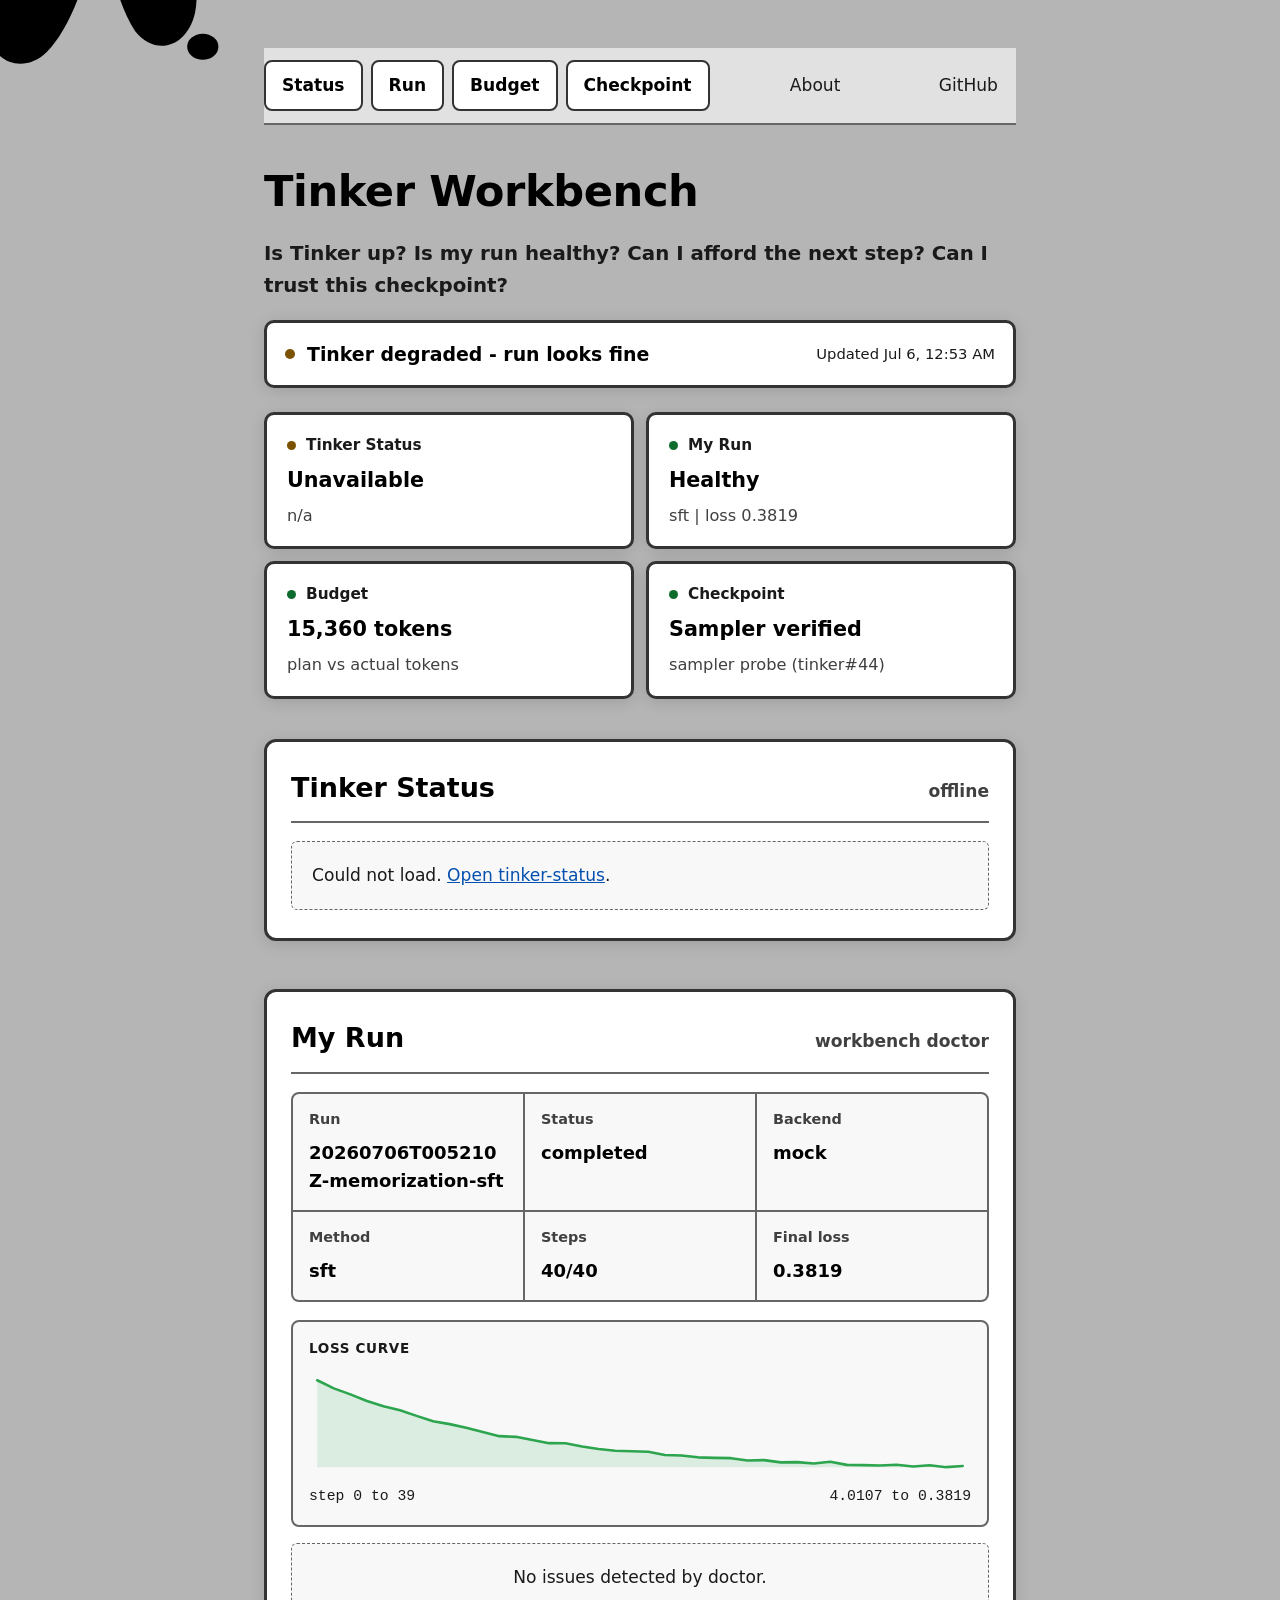
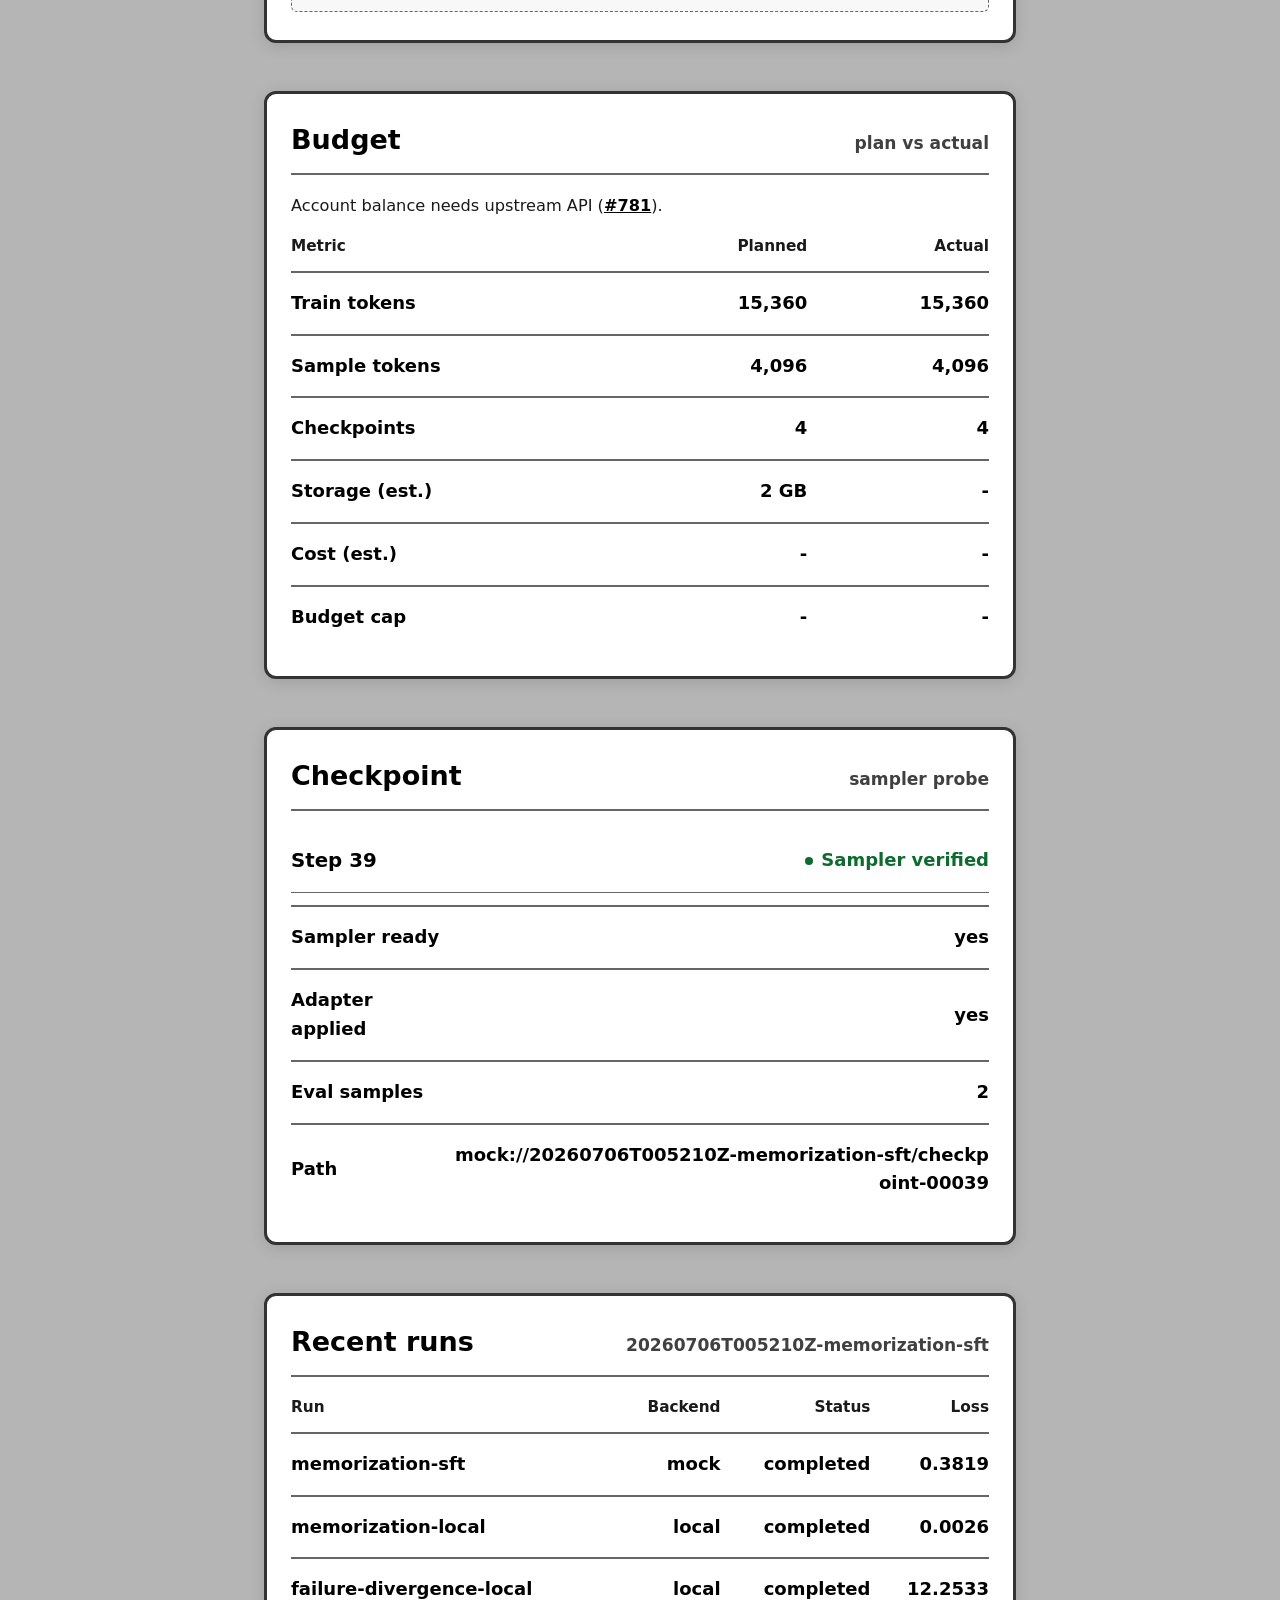
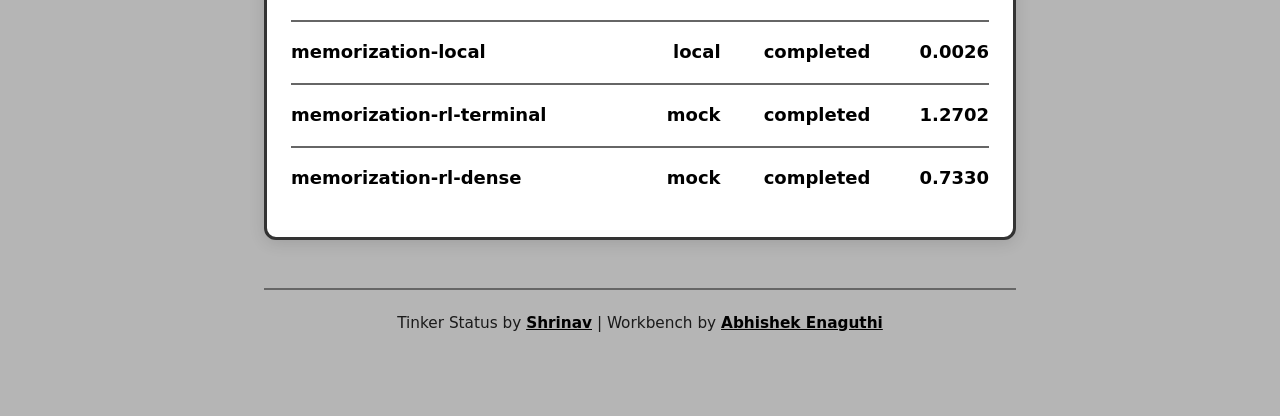
==== site/index.html @ cc976a5f "Bump cache to v8 after CDN served stale v7 CSS" ====
<!DOCTYPE html>
<html lang="en">
  <head>
    <meta charset="UTF-8" />
    <meta name="viewport" content="width=device-width, initial-scale=1.0" />
    <meta name="theme-color" content="#000000" media="(max-width: 600px)" />
    <meta name="theme-color" content="#fafafa" media="(min-width: 601px)" />
    <title>Tinker Workbench - DX Dashboard</title>
    <meta
      name="description"
      content="Operational dashboard for Tinker post-training: platform uptime, run health, budget, and checkpoint trust."
    />
    <meta property="og:title" content="Tinker Workbench" />
    <meta
      property="og:description"
      content="Is Tinker up? Is my run healthy? Can I afford the next step? Can I trust this checkpoint?"
    />
    <link rel="icon" type="image/svg+xml" href="./favicon.svg" />
    <link rel="stylesheet" href="./dashboard.css?v=8" />
  </head>
  <body>
    <div class="page-wrap">
      <div class="ink-blob-wrap" aria-hidden="true">
        <svg class="ink-blob" viewBox="0 0 400 400" xmlns="http://www.w3.org/2000/svg">
          <path
            fill="#000"
            d="M200,120 C210,100 225,85 240,80 C250,77 255,82 252,90 C248,100 235,108 230,115
    C260,95 280,78 295,72 C305,68 312,74 308,84 C302,98 280,112 265,122
    C290,108 310,100 320,105 C330,110 325,120 312,128 C298,136 275,138 260,140
    C285,138 305,142 315,152 C322,160 318,170 305,172 C290,174 270,166 255,158
    C270,172 278,190 275,205 C272,218 260,222 252,212 C244,200 242,182 238,168
    C235,188 228,210 218,220 C210,228 198,225 196,214 C194,200 200,182 204,168
    C195,185 182,205 170,212 C160,218 152,212 155,200 C158,188 170,175 178,162
    C165,175 148,188 138,185 C128,182 128,172 136,162 C144,152 160,148 172,144
    C155,148 135,152 125,145 C115,138 118,128 130,122 C142,116 160,118 172,122
    C155,112 140,98 142,88 C144,78 155,75 164,82 C174,90 180,105 185,115
    C182,98 185,78 195,70 C205,62 215,68 215,80 C215,92 208,108 200,120 Z"
          />
          <ellipse fill="#000" cx="310" cy="68" rx="8" ry="7" />
          <ellipse fill="#000" cx="335" cy="115" rx="6" ry="5" />
          <ellipse fill="#000" cx="148" cy="72" rx="7" ry="6" />
          <ellipse fill="#000" cx="120" cy="155" rx="5" ry="5" />
          <ellipse fill="#000" cx="278" cy="218" rx="6" ry="5" />
          <ellipse fill="#000" cx="165" cy="225" rx="5" ry="4" />
        </svg>
      </div>
      <div class="container">
        <div id="app">
          <div class="loading">
            <div class="spinner"></div>
            loading workbench
          </div>
        </div>
      </div>
    </div>
    <script src="./app.js?v=8"></script>
  </body>
</html>
---- site/dashboard.css ----
:root {
  --bg: #ffffff;
  --page: #b5b5b5;
  --card: #ffffff;
  --text: #000000;
  --text-2: #1a1a1a;
  --text-3: #404040;
  --border: #666666;
  --border-strong: #333333;
  --green: #0d6b2e;
  --red: #b00020;
  --yellow: #7a5200;
  --sans: system-ui, -apple-system, BlinkMacSystemFont, "Segoe UI", Roboto, "Helvetica Neue", Arial, sans-serif;
  --mono: ui-monospace, "SF Mono", Menlo, Monaco, Consolas, monospace;
  --shadow: 0 3px 16px rgba(0, 0, 0, 0.12);
}

* {
  margin: 0;
  padding: 0;
  box-sizing: border-box;
}

html {
  font-size: 18px;
  overflow-x: hidden;
  background: #0a0a0a;
}

body {
  background: #0a0a0a;
  color: var(--text);
  font-family: var(--sans);
  line-height: 1.6;
  -webkit-font-smoothing: antialiased;
  overflow-x: hidden;
}

.page-wrap {
  position: relative;
  background: var(--page);
  min-height: 100vh;
}

.ink-blob-wrap {
  position: absolute;
  top: 0;
  left: 0;
  width: 100%;
  max-width: 100vw;
  height: min(320px, 45vh);
  overflow: hidden;
  pointer-events: none;
  z-index: 0;
}

.ink-blob {
  position: absolute;
  top: -520px;
  left: -520px;
  width: 1040px;
  height: 1040px;
  pointer-events: none;
  opacity: 0;
}

.ink-blob.visible {
  opacity: 1;
}

.container {
  position: relative;
  z-index: 1;
  max-width: 800px;
  width: 100%;
  margin: 0 auto;
  padding: 48px 24px 80px;
}

/* Nav */
.sticky-nav {
  position: sticky;
  top: 0;
  z-index: 10;
  display: flex;
  flex-wrap: wrap;
  gap: 8px;
  margin-bottom: 32px;
  padding: 12px 0;
  background: rgba(228, 228, 228, 0.95);
  backdrop-filter: blur(8px);
  border-bottom: 2px solid var(--border);
}

.sticky-nav a {
  font-family: var(--sans);
  font-size: 0.95rem;
  font-weight: 700;
  padding: 10px 16px;
  border: 2px solid var(--border-strong);
  border-radius: 8px;
  color: var(--text);
  text-decoration: none;
  background: var(--card);
}

.sticky-nav a:hover {
  border-color: var(--text);
  background: #f5f5f5;
}

.sticky-nav a.nav-external {
  margin-left: auto;
  border-color: transparent;
  background: transparent;
  color: var(--text-2);
  font-weight: 500;
}

/* Header */
header {
  margin-bottom: 24px;
}

h1 {
  font-family: var(--sans);
  font-size: 2.4rem;
  font-weight: 800;
  color: var(--text);
  letter-spacing: -0.01em;
  margin-bottom: 12px;
}

.tagline {
  font-size: 1.1rem;
  font-weight: 600;
  color: var(--text-2);
  line-height: 1.6;
  margin-bottom: 18px;
}

.overall {
  font-family: var(--sans);
  font-size: 1.05rem;
  font-weight: 700;
  color: var(--text);
  display: flex;
  align-items: center;
  gap: 12px;
  flex-wrap: wrap;
  padding: 16px 18px;
  background: var(--card);
  border: 3px solid var(--border-strong);
  border-radius: 10px;
  box-shadow: var(--shadow);
}

.overall .dot {
  width: 10px;
  height: 10px;
  border-radius: 50%;
  background: var(--green);
  flex-shrink: 0;
}

.overall .dot.degraded {
  background: var(--yellow);
}

.overall .dot.down {
  background: var(--red);
}

.overall .ts {
  margin-left: auto;
  color: var(--text-2);
  font-size: 0.82rem;
  font-weight: 500;
}

/* Pillar cards */
.pillar-cards {
  display: grid;
  grid-template-columns: repeat(2, 1fr);
  gap: 12px;
  margin-bottom: 40px;
}

.pillar-card {
  display: flex;
  flex-direction: column;
  gap: 8px;
  padding: 18px 20px;
  background: var(--card);
  border: 3px solid var(--border-strong);
  border-radius: 10px;
  text-decoration: none;
  color: inherit;
  box-shadow: var(--shadow);
}

.pillar-card:hover {
  border-color: var(--text);
}

.pillar-card .pillar-top {
  display: flex;
  align-items: center;
  gap: 10px;
}

.pillar-card .pillar-dot {
  width: 9px;
  height: 9px;
  border-radius: 50%;
  background: var(--green);
}

.pillar-card.degraded .pillar-dot {
  background: var(--yellow);
}

.pillar-card.down .pillar-dot {
  background: var(--red);
}

.pillar-card .pillar-label {
  font-size: 0.85rem;
  font-weight: 800;
  color: var(--text-2);
}

.pillar-card .pillar-value {
  font-size: 1.15rem;
  font-weight: 700;
  line-height: 1.4;
  color: var(--text);
}

.pillar-card .pillar-detail {
  font-family: var(--sans);
  font-size: 0.9rem;
  font-weight: 500;
  color: var(--text-3);
}

/* Sections */
.section-block {
  margin-bottom: 48px;
  padding: 24px 24px 28px;
  background: var(--card);
  border: 3px solid var(--border-strong);
  border-radius: 12px;
  box-shadow: var(--shadow);
}

.section-head {
  display: flex;
  justify-content: space-between;
  align-items: baseline;
  gap: 12px;
  margin-bottom: 18px;
  padding-bottom: 12px;
  border-bottom: 2px solid var(--border);
}

.section-title {
  font-family: var(--sans);
  font-size: 1.5rem;
  font-weight: 800;
  color: var(--text);
}

.section-sub {
  font-family: var(--sans);
  font-size: 0.95rem;
  font-weight: 600;
  color: var(--text-3);
}

.section-sub a {
  color: var(--text);
  font-weight: 600;
}

.section-note {
  font-size: 0.9rem;
  color: var(--text-2);
  margin: 0 0 16px;
  line-height: 1.55;
}

.section-note a {
  color: var(--text);
  font-weight: 600;
}

/* Services */
.service {
  display: flex;
  justify-content: space-between;
  align-items: center;
  padding: 16px 0;
  border-bottom: 1px solid var(--border);
}

.service:first-child {
  border-top: 1px solid var(--border);
}

.service-name {
  font-size: 1.1rem;
  font-weight: 700;
  color: var(--text);
}

.status {
  display: flex;
  align-items: center;
  gap: 8px;
  font-size: 1rem;
  font-weight: 700;
  font-family: var(--sans);
}

.status .dot {
  width: 8px;
  height: 8px;
  border-radius: 50%;
}

.status.up {
  color: var(--green);
}

.status.up .dot {
  background: var(--green);
}

.status.down {
  color: var(--red);
}

.status.down .dot {
  background: var(--red);
}

.status.warn {
  color: var(--yellow);
}

.status.warn .dot {
  background: var(--yellow);
}

/* Tables */
.uptime-table {
  width: 100%;
  border-collapse: collapse;
  font-size: 1rem;
}

.uptime-table th {
  font-family: var(--sans);
  font-size: 0.85rem;
  font-weight: 800;
  color: var(--text-2);
  text-align: right;
  padding: 0 0 12px 12px;
}

.uptime-table th:first-child {
  text-align: left;
  padding-left: 0;
}

.uptime-table td {
  padding: 16px 0 16px 12px;
  text-align: right;
  font-family: var(--sans);
  font-size: 1rem;
  font-weight: 600;
  color: var(--text);
  border-top: 2px solid var(--border);
}

.uptime-table td:first-child {
  text-align: left;
  font-family: var(--sans);
  font-weight: 600;
  padding-left: 0;
}

.good {
  color: var(--green);
  font-weight: 700;
}

.warn {
  color: var(--yellow);
  font-weight: 700;
}

.bad {
  color: var(--red);
  font-weight: 700;
}

.na {
  color: var(--text-3);
}

/* Bars */
.bar-section {
  margin-top: 28px;
}

.bar-row {
  margin-bottom: 18px;
}

.bar-label {
  display: flex;
  justify-content: space-between;
  margin-bottom: 8px;
}

.bar-name {
  font-size: 0.95rem;
  font-weight: 600;
}

.bar-pct {
  font-family: var(--sans);
  font-size: 1rem;
  font-weight: 800;
}

.bar {
  display: flex;
  height: 36px;
  background: #999;
  border-radius: 8px;
  overflow: hidden;
  border: 2px solid var(--border-strong);
}

.bar .t {
  flex: 1;
  min-width: 0;
}

.bar .t.up {
  background: var(--green);
  opacity: 0.65;
}

.bar .t.down {
  background: var(--red);
  opacity: 0.85;
}

.bar .t.empty {
  background: #ccc;
  opacity: 0.5;
}

.bar-range {
  display: flex;
  justify-content: space-between;
  margin-top: 10px;
  font-family: var(--sans);
  font-size: 0.9rem;
  font-weight: 600;
  color: var(--text-2);
}

.uptime-section,
.latency-section,
.incidents-section {
  margin-top: 32px;
}

.latency-note {
  font-size: 0.88rem;
  color: var(--text-2);
  margin: 0 0 14px;
  line-height: 1.5;
}

/* Tabs */
.tabs {
  display: flex;
  margin-bottom: 18px;
}

.tab {
  font-family: var(--sans);
  font-size: 0.95rem;
  font-weight: 700;
  padding: 10px 18px;
  border: 2px solid var(--border-strong);
  background: var(--card);
  color: var(--text-2);
  cursor: pointer;
}

.tab:first-child {
  border-radius: 6px 0 0 6px;
}

.tab:last-child {
  border-radius: 0 6px 6px 0;
}

.tab + .tab {
  border-left: none;
}

.tab.active {
  background: var(--text);
  color: #fff;
  border-color: var(--text);
}

/* Incidents */
.incident,
.finding {
  display: flex;
  gap: 12px;
  padding: 14px 0;
  border-bottom: 1px solid var(--border);
  font-size: 0.95rem;
}

.incident:first-child,
.finding:first-child {
  border-top: 1px solid var(--border);
}

.incident-dot,
.finding-dot {
  width: 8px;
  height: 8px;
  border-radius: 50%;
  background: var(--red);
  flex-shrink: 0;
  margin-top: 6px;
}

.finding-dot.warning {
  background: var(--yellow);
}

.incident-svc {
  font-weight: 700;
  color: var(--text);
}

.incident-meta,
.finding-code {
  font-family: var(--sans);
  font-size: 0.9rem;
  font-weight: 600;
  color: var(--text-3);
  margin-top: 4px;
}

.incident-err,
.finding-hint {
  font-size: 0.85rem;
  color: var(--text-2);
  margin-top: 6px;
  line-height: 1.45;
}

.finding-msg {
  font-weight: 500;
  line-height: 1.5;
  color: var(--text);
}

.no-incidents,
.no-items {
  padding: 20px;
  text-align: center;
  font-size: 0.95rem;
  font-weight: 500;
  color: var(--text-2);
  border: 1px dashed var(--border);
  border-radius: 6px;
  background: #f8f8f8;
}

.no-items {
  text-align: left;
}

/* Run stats */
.stat-strip {
  display: grid;
  grid-template-columns: repeat(3, 1fr);
  gap: 2px;
  background: var(--border);
  border: 2px solid var(--border);
  border-radius: 8px;
  overflow: hidden;
  margin-bottom: 18px;
}

.stat-cell {
  padding: 14px 16px;
  background: #f8f8f8;
}

.stat-cell dt {
  font-size: 0.8rem;
  font-weight: 800;
  color: var(--text-3);
  margin-bottom: 8px;
}

.stat-cell dd {
  font-family: var(--sans);
  font-size: 1rem;
  font-weight: 700;
  color: var(--text);
  word-break: break-word;
}

.sparkline-wrap {
  margin-bottom: 16px;
  border: 2px solid var(--border);
  border-radius: 8px;
  padding: 16px;
  background: #f8f8f8;
}

.sparkline-label {
  font-size: 0.75rem;
  font-weight: 700;
  text-transform: uppercase;
  letter-spacing: 0.05em;
  color: var(--text-2);
  margin-bottom: 12px;
}

.sparkline-wrap svg {
  display: block;
  width: 100%;
  height: auto;
}

.sparkline-meta {
  display: flex;
  justify-content: space-between;
  font-family: var(--mono);
  font-size: 0.82rem;
  font-weight: 500;
  color: var(--text-2);
  margin-top: 10px;
}

footer {
  margin-top: 40px;
  padding-top: 20px;
  border-top: 2px solid var(--border);
  text-align: center;
  font-size: 0.85rem;
  color: var(--text-2);
  line-height: 1.7;
}

footer a {
  color: var(--text);
  font-weight: 600;
}

.loading {
  display: flex;
  flex-direction: column;
  align-items: center;
  gap: 14px;
  padding: 100px 0;
  font-size: 1rem;
  font-weight: 600;
  color: var(--text-2);
}

@keyframes spin {
  to {
    transform: rotate(360deg);
  }
}

.spinner {
  width: 22px;
  height: 22px;
  border: 3px solid var(--border);
  border-top-color: var(--text);
  border-radius: 50%;
  animation: spin 0.7s linear infinite;
}

code {
  font-family: var(--mono);
  font-size: 0.88em;
  font-weight: 600;
  background: #eee;
  padding: 2px 6px;
  border-radius: 4px;
  border: 1px solid var(--border);
}

a {
  color: #0550ae;
}

@media (max-width: 600px) {
  html {
    font-size: 17px;
  }

  .container {
    padding: 40px 16px 64px;
  }

  h1 {
    font-size: 1.75rem;
  }

  .pillar-cards {
    grid-template-columns: 1fr;
  }

  .stat-strip {
    grid-template-columns: 1fr 1fr;
  }

  .overall .ts {
    margin-left: 0;
    width: 100%;
  }

  .sticky-nav a.nav-external {
    margin-left: 0;
  }

  .section-block {
    padding: 16px;
  }
}
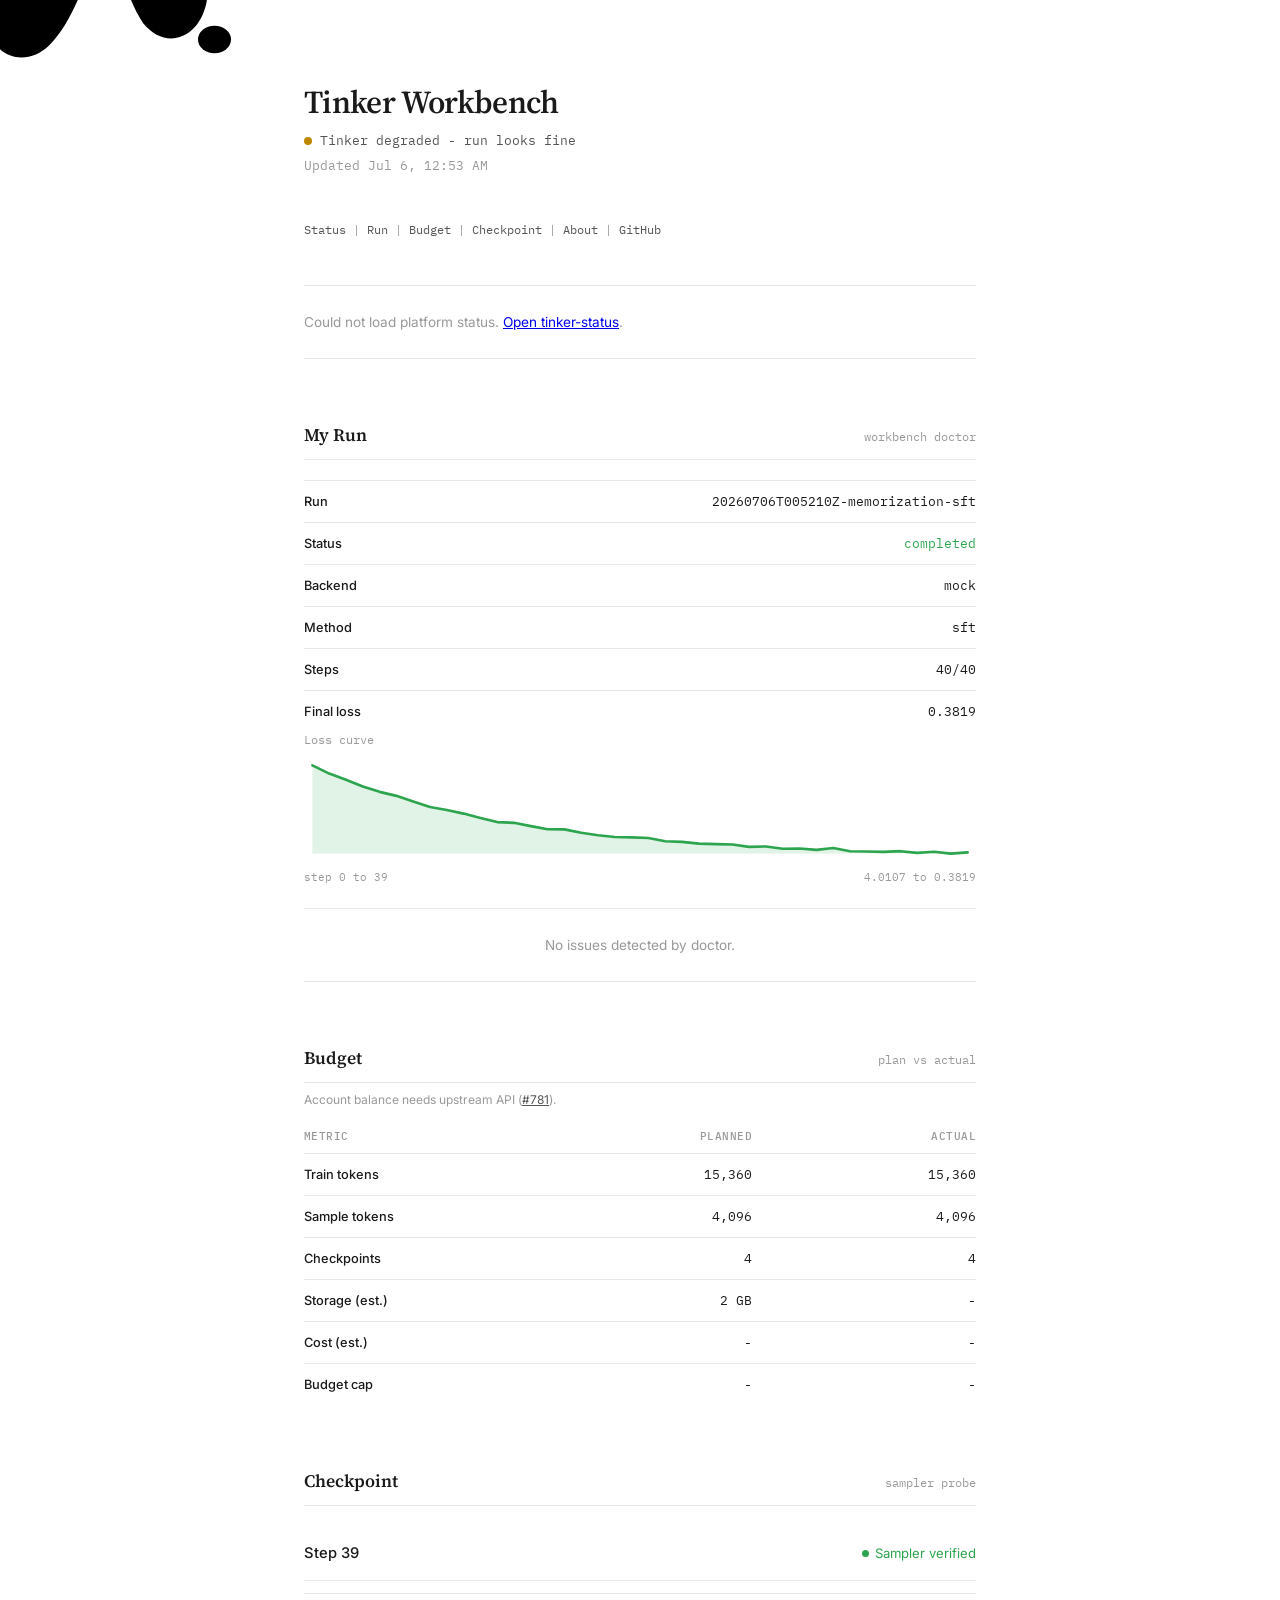
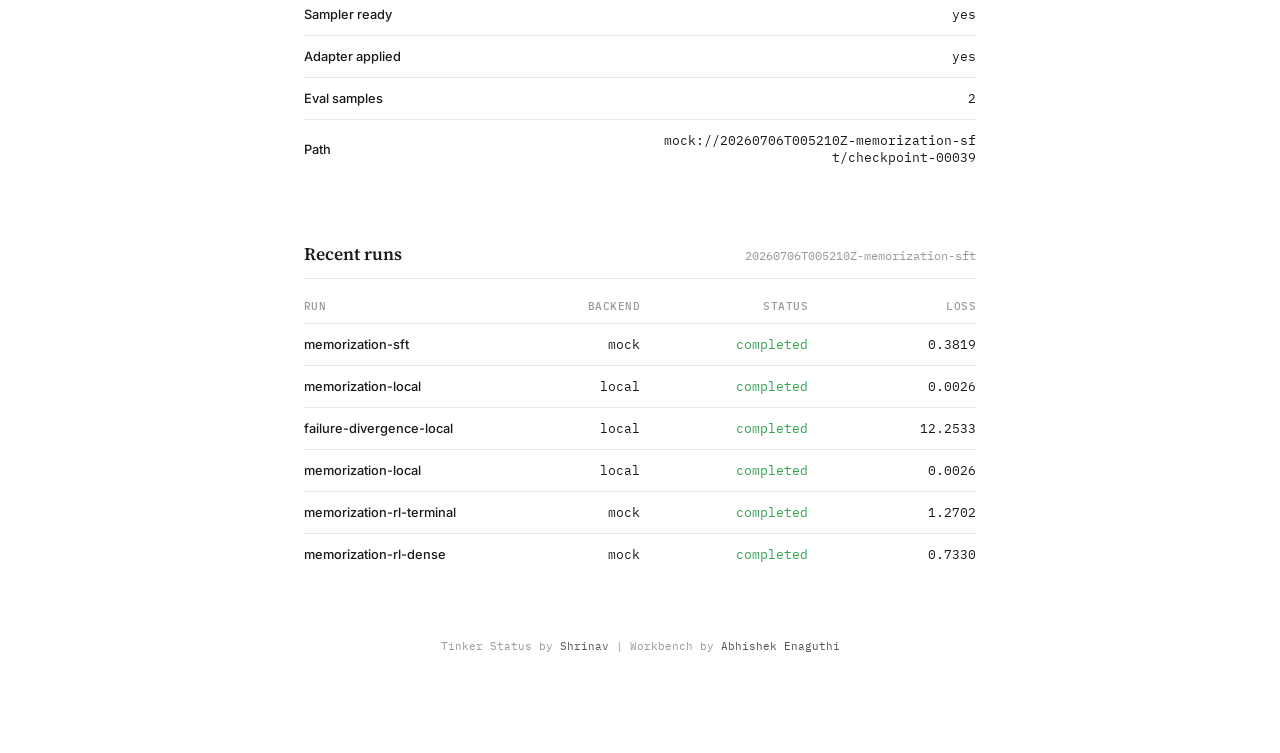
==== commit 5eabbce7: "Restyle dashboard to match tinker-status UX" ====
--- a/site/index.html
+++ b/site/index.html
@@ -4,7 +4,7 @@
     <meta charset="UTF-8" />
     <meta name="viewport" content="width=device-width, initial-scale=1.0" />
     <meta name="theme-color" content="#000000" media="(max-width: 600px)" />
-    <meta name="theme-color" content="#fafafa" media="(min-width: 601px)" />
+    <meta name="theme-color" content="#ffffff" media="(min-width: 601px)" />
     <title>Tinker Workbench - DX Dashboard</title>
     <meta
       name="description"
@@ -16,7 +16,12 @@
       content="Is Tinker up? Is my run healthy? Can I afford the next step? Can I trust this checkpoint?"
     />
     <link rel="icon" type="image/svg+xml" href="./favicon.svg" />
-    <link rel="stylesheet" href="./dashboard.css?v=8" />
+    <link rel="preconnect" href="https://fonts.googleapis.com" />
+    <link
+      href="https://fonts.googleapis.com/css2?family=IBM+Plex+Mono:wght@400;500&family=Source+Serif+4:ital,wght@0,400;0,600;1,400&family=Inter:wght@400;500&display=swap"
+      rel="stylesheet"
+    />
+    <link rel="stylesheet" href="./dashboard.css?v=9" />
   </head>
   <body>
     <div class="page-wrap">
@@ -48,11 +53,11 @@
         <div id="app">
           <div class="loading">
             <div class="spinner"></div>
-            loading workbench
+            fetching workbench
           </div>
         </div>
       </div>
     </div>
-    <script src="./app.js?v=8"></script>
+    <script src="./app.js?v=9"></script>
   </body>
 </html>
--- a/site/dashboard.css
+++ b/site/dashboard.css
@@ -1,18 +1,15 @@
 :root {
   --bg: #ffffff;
-  --page: #b5b5b5;
-  --card: #ffffff;
-  --text: #000000;
-  --text-2: #1a1a1a;
-  --text-3: #404040;
-  --border: #666666;
-  --border-strong: #333333;
-  --green: #0d6b2e;
-  --red: #b00020;
-  --yellow: #7a5200;
-  --sans: system-ui, -apple-system, BlinkMacSystemFont, "Segoe UI", Roboto, "Helvetica Neue", Arial, sans-serif;
-  --mono: ui-monospace, "SF Mono", Menlo, Monaco, Consolas, monospace;
-  --shadow: 0 3px 16px rgba(0, 0, 0, 0.12);
+  --text: #1a1a1a;
+  --text-2: #555;
+  --text-3: #999;
+  --border: #e8e8e8;
+  --green: #2da44e;
+  --red: #cf222e;
+  --yellow: #bf8700;
+  --serif: "Source Serif 4", Georgia, serif;
+  --sans: "Inter", -apple-system, sans-serif;
+  --mono: "IBM Plex Mono", monospace;
 }
 
 * {
@@ -22,23 +19,24 @@
 }
 
 html {
-  font-size: 18px;
   overflow-x: hidden;
-  background: #0a0a0a;
+  max-width: 100%;
+  background: var(--bg);
 }
 
 body {
-  background: #0a0a0a;
+  background: var(--bg);
   color: var(--text);
   font-family: var(--sans);
-  line-height: 1.6;
   -webkit-font-smoothing: antialiased;
   overflow-x: hidden;
+  max-width: 100%;
+  position: relative;
 }
 
 .page-wrap {
   position: relative;
-  background: var(--page);
+  background: var(--bg);
   min-height: 100vh;
 }
 
@@ -48,7 +46,7 @@
   left: 0;
   width: 100%;
   max-width: 100vw;
-  height: min(320px, 45vh);
+  height: min(360px, 50vh);
   overflow: hidden;
   pointer-events: none;
   z-index: 0;
@@ -56,12 +54,13 @@
 
 .ink-blob {
   position: absolute;
-  top: -520px;
-  left: -520px;
-  width: 1040px;
-  height: 1040px;
+  top: -550px;
+  left: -550px;
+  width: 1100px;
+  height: 1100px;
   pointer-events: none;
   opacity: 0;
+  transition: none;
 }
 
 .ink-blob.visible {
@@ -71,262 +70,109 @@
 .container {
   position: relative;
   z-index: 1;
-  max-width: 800px;
+  max-width: 720px;
   width: 100%;
   margin: 0 auto;
-  padding: 48px 24px 80px;
-}
-
-/* Nav */
-.sticky-nav {
-  position: sticky;
-  top: 0;
-  z-index: 10;
-  display: flex;
-  flex-wrap: wrap;
-  gap: 8px;
-  margin-bottom: 32px;
-  padding: 12px 0;
-  background: rgba(228, 228, 228, 0.95);
-  backdrop-filter: blur(8px);
-  border-bottom: 2px solid var(--border);
-}
-
-.sticky-nav a {
-  font-family: var(--sans);
-  font-size: 0.95rem;
-  font-weight: 700;
-  padding: 10px 16px;
-  border: 2px solid var(--border-strong);
-  border-radius: 8px;
-  color: var(--text);
-  text-decoration: none;
-  background: var(--card);
-}
-
-.sticky-nav a:hover {
-  border-color: var(--text);
-  background: #f5f5f5;
-}
-
-.sticky-nav a.nav-external {
-  margin-left: auto;
-  border-color: transparent;
-  background: transparent;
+  padding: 80px 24px 100px;
+}
+
+header {
+  margin-bottom: 48px;
+}
+
+h1 {
+  font-family: var(--serif);
+  font-size: 2rem;
+  font-weight: 600;
+  letter-spacing: -0.02em;
+  margin-bottom: 8px;
+}
+
+.tagline {
+  font-size: 0.82rem;
+  color: var(--text-3);
+  margin-bottom: 12px;
+  line-height: 1.5;
+}
+
+.overall {
+  font-family: var(--mono);
+  font-size: 0.82rem;
   color: var(--text-2);
-  font-weight: 500;
-}
-
-/* Header */
-header {
-  margin-bottom: 24px;
-}
-
-h1 {
-  font-family: var(--sans);
-  font-size: 2.4rem;
-  font-weight: 800;
-  color: var(--text);
-  letter-spacing: -0.01em;
-  margin-bottom: 12px;
-}
-
-.tagline {
-  font-size: 1.1rem;
-  font-weight: 600;
-  color: var(--text-2);
-  line-height: 1.6;
-  margin-bottom: 18px;
-}
-
-.overall {
-  font-family: var(--sans);
-  font-size: 1.05rem;
-  font-weight: 700;
-  color: var(--text);
-  display: flex;
-  align-items: center;
-  gap: 12px;
-  flex-wrap: wrap;
-  padding: 16px 18px;
-  background: var(--card);
-  border: 3px solid var(--border-strong);
-  border-radius: 10px;
-  box-shadow: var(--shadow);
-}
-
-.overall .dot {
-  width: 10px;
-  height: 10px;
-  border-radius: 50%;
-  background: var(--green);
-  flex-shrink: 0;
-}
-
-.overall .dot.degraded {
-  background: var(--yellow);
-}
-
-.overall .dot.down {
-  background: var(--red);
-}
-
-.overall .ts {
-  margin-left: auto;
-  color: var(--text-2);
-  font-size: 0.82rem;
-  font-weight: 500;
-}
-
-/* Pillar cards */
-.pillar-cards {
-  display: grid;
-  grid-template-columns: repeat(2, 1fr);
-  gap: 12px;
-  margin-bottom: 40px;
-}
-
-.pillar-card {
-  display: flex;
-  flex-direction: column;
-  gap: 8px;
-  padding: 18px 20px;
-  background: var(--card);
-  border: 3px solid var(--border-strong);
-  border-radius: 10px;
-  text-decoration: none;
-  color: inherit;
-  box-shadow: var(--shadow);
-}
-
-.pillar-card:hover {
-  border-color: var(--text);
-}
-
-.pillar-card .pillar-top {
-  display: flex;
-  align-items: center;
-  gap: 10px;
-}
-
-.pillar-card .pillar-dot {
-  width: 9px;
-  height: 9px;
-  border-radius: 50%;
-  background: var(--green);
-}
-
-.pillar-card.degraded .pillar-dot {
-  background: var(--yellow);
-}
-
-.pillar-card.down .pillar-dot {
-  background: var(--red);
-}
-
-.pillar-card .pillar-label {
-  font-size: 0.85rem;
-  font-weight: 800;
-  color: var(--text-2);
-}
-
-.pillar-card .pillar-value {
-  font-size: 1.15rem;
-  font-weight: 700;
-  line-height: 1.4;
-  color: var(--text);
-}
-
-.pillar-card .pillar-detail {
-  font-family: var(--sans);
-  font-size: 0.9rem;
-  font-weight: 500;
-  color: var(--text-3);
-}
-
-/* Sections */
-.section-block {
-  margin-bottom: 48px;
-  padding: 24px 24px 28px;
-  background: var(--card);
-  border: 3px solid var(--border-strong);
-  border-radius: 12px;
-  box-shadow: var(--shadow);
-}
-
-.section-head {
-  display: flex;
-  justify-content: space-between;
-  align-items: baseline;
-  gap: 12px;
-  margin-bottom: 18px;
-  padding-bottom: 12px;
-  border-bottom: 2px solid var(--border);
-}
-
-.section-title {
-  font-family: var(--sans);
-  font-size: 1.5rem;
-  font-weight: 800;
-  color: var(--text);
-}
-
-.section-sub {
-  font-family: var(--sans);
-  font-size: 0.95rem;
-  font-weight: 600;
-  color: var(--text-3);
-}
-
-.section-sub a {
-  color: var(--text);
-  font-weight: 600;
-}
-
-.section-note {
-  font-size: 0.9rem;
-  color: var(--text-2);
-  margin: 0 0 16px;
-  line-height: 1.55;
-}
-
-.section-note a {
-  color: var(--text);
-  font-weight: 600;
-}
-
-/* Services */
-.service {
-  display: flex;
-  justify-content: space-between;
-  align-items: center;
-  padding: 16px 0;
-  border-bottom: 1px solid var(--border);
-}
-
-.service:first-child {
-  border-top: 1px solid var(--border);
-}
-
-.service-name {
-  font-size: 1.1rem;
-  font-weight: 700;
-  color: var(--text);
-}
-
-.status {
   display: flex;
   align-items: center;
   gap: 8px;
-  font-size: 1rem;
-  font-weight: 700;
-  font-family: var(--sans);
-}
-
-.status .dot {
+}
+
+.overall .dot {
   width: 8px;
   height: 8px;
   border-radius: 50%;
+  background: var(--green);
+}
+
+.overall .dot.degraded {
+  background: var(--yellow);
+}
+
+.overall .dot.down {
+  background: var(--red);
+}
+
+.overall .ts {
+  margin-left: auto;
+  color: var(--text-3);
+}
+
+.jump-links {
+  font-family: var(--mono);
+  font-size: 0.72rem;
+  color: var(--text-3);
+  margin-bottom: 48px;
+}
+
+.jump-links a {
+  color: var(--text-2);
+  text-decoration: none;
+}
+
+.jump-links a:hover {
+  color: var(--text);
+}
+
+/* Services */
+.services {
+  margin-bottom: 64px;
+}
+
+.service {
+  display: flex;
+  justify-content: space-between;
+  align-items: center;
+  padding: 18px 0;
+  border-bottom: 1px solid var(--border);
+}
+
+.service:first-child {
+  border-top: 1px solid var(--border);
+}
+
+.service-name {
+  font-size: 0.92rem;
+  font-weight: 500;
+}
+
+.status {
+  display: flex;
+  align-items: center;
+  gap: 6px;
+  font-size: 0.82rem;
+}
+
+.status .dot {
+  width: 7px;
+  height: 7px;
+  border-radius: 50%;
 }
 
 .status.up {
@@ -353,20 +199,72 @@
   background: var(--yellow);
 }
 
-/* Tables */
+/* Section headers */
+.section-head {
+  display: flex;
+  justify-content: space-between;
+  align-items: baseline;
+  margin-bottom: 20px;
+  padding-bottom: 12px;
+  border-bottom: 1px solid var(--border);
+}
+
+.section-title {
+  font-family: var(--serif);
+  font-size: 1.1rem;
+  font-weight: 600;
+}
+
+.section-sub {
+  font-family: var(--mono);
+  font-size: 0.72rem;
+  color: var(--text-3);
+}
+
+.section-sub a {
+  color: var(--text-2);
+  text-decoration: none;
+}
+
+.section-sub a:hover {
+  color: var(--text);
+}
+
+.section-note {
+  font-size: 0.75rem;
+  color: var(--text-3);
+  margin: -12px 0 20px;
+  line-height: 1.5;
+}
+
+.section-note a {
+  color: var(--text-2);
+}
+
+.run-section,
+.budget-section,
+.checkpoint-section,
+.runs-section,
+.platform-section {
+  margin-bottom: 64px;
+}
+
+/* Uptime table */
 .uptime-table {
   width: 100%;
   border-collapse: collapse;
-  font-size: 1rem;
+  font-size: 0.82rem;
 }
 
 .uptime-table th {
-  font-family: var(--sans);
-  font-size: 0.85rem;
-  font-weight: 800;
-  color: var(--text-2);
+  font-family: var(--mono);
+  font-size: 0.7rem;
+  font-weight: 500;
+  color: var(--text-3);
   text-align: right;
-  padding: 0 0 12px 12px;
+  padding: 0 0 10px 16px;
+  text-transform: uppercase;
+  letter-spacing: 0.04em;
 }
 
 .uptime-table th:first-child {
@@ -375,162 +273,154 @@
 }
 
 .uptime-table td {
-  padding: 16px 0 16px 12px;
+  padding: 12px 0 12px 16px;
   text-align: right;
-  font-family: var(--sans);
-  font-size: 1rem;
-  font-weight: 600;
-  color: var(--text);
-  border-top: 2px solid var(--border);
+  font-family: var(--mono);
+  font-size: 0.8rem;
+  border-top: 1px solid var(--border);
 }
 
 .uptime-table td:first-child {
   text-align: left;
   font-family: var(--sans);
-  font-weight: 600;
+  font-weight: 500;
   padding-left: 0;
 }
 
+.uptime-table .good,
 .good {
   color: var(--green);
-  font-weight: 700;
-}
-
+}
+
+.uptime-table .warn,
 .warn {
   color: var(--yellow);
-  font-weight: 700;
-}
-
+}
+
+.uptime-table .bad,
 .bad {
   color: var(--red);
-  font-weight: 700;
-}
-
+}
+
+.uptime-table .na,
 .na {
   color: var(--text-3);
 }
 
-/* Bars */
+/* Uptime bar */
 .bar-section {
-  margin-top: 28px;
+  margin-bottom: 64px;
 }
 
 .bar-row {
-  margin-bottom: 18px;
+  margin-bottom: 20px;
 }
 
 .bar-label {
   display: flex;
   justify-content: space-between;
-  margin-bottom: 8px;
+  align-items: baseline;
+  margin-bottom: 6px;
 }
 
 .bar-name {
-  font-size: 0.95rem;
-  font-weight: 600;
+  font-size: 0.82rem;
+  font-weight: 500;
 }
 
 .bar-pct {
-  font-family: var(--sans);
-  font-size: 1rem;
-  font-weight: 800;
+  font-family: var(--mono);
+  font-size: 0.78rem;
+}
+
+.bar-pct.good {
+  color: var(--green);
+}
+
+.bar-pct.warn {
+  color: var(--yellow);
+}
+
+.bar-pct.bad {
+  color: var(--red);
 }
 
 .bar {
   display: flex;
-  height: 36px;
-  background: #999;
-  border-radius: 8px;
-  overflow: hidden;
-  border: 2px solid var(--border-strong);
+  gap: 0;
+  height: 24px;
 }
 
 .bar .t {
   flex: 1;
   min-width: 0;
+  border-radius: 0;
+  transition: opacity 0.15s;
+}
+
+.bar .t:first-child {
+  border-radius: 3px 0 0 3px;
+}
+
+.bar .t:last-child {
+  border-radius: 0 3px 3px 0;
 }
 
 .bar .t.up {
   background: var(--green);
-  opacity: 0.65;
+  opacity: 0.35;
+}
+
+.bar .t.up:hover {
+  opacity: 0.7;
 }
 
 .bar .t.down {
   background: var(--red);
-  opacity: 0.85;
+  opacity: 0.7;
+}
+
+.bar .t.down:hover {
+  opacity: 1;
 }
 
 .bar .t.empty {
-  background: #ccc;
+  background: var(--border);
   opacity: 0.5;
 }
 
 .bar-range {
   display: flex;
   justify-content: space-between;
-  margin-top: 10px;
-  font-family: var(--sans);
-  font-size: 0.9rem;
-  font-weight: 600;
-  color: var(--text-2);
+  margin-top: 8px;
+  font-family: var(--mono);
+  font-size: 0.68rem;
+  color: var(--text-3);
 }
 
 .uptime-section,
 .latency-section,
 .incidents-section {
-  margin-top: 32px;
+  margin-bottom: 64px;
 }
 
 .latency-note {
-  font-size: 0.88rem;
-  color: var(--text-2);
-  margin: 0 0 14px;
+  font-size: 0.75rem;
+  color: var(--text-3);
+  margin-top: -12px;
+  margin-bottom: 20px;
   line-height: 1.5;
 }
 
-/* Tabs */
-.tabs {
-  display: flex;
-  margin-bottom: 18px;
-}
-
-.tab {
-  font-family: var(--sans);
-  font-size: 0.95rem;
-  font-weight: 700;
-  padding: 10px 18px;
-  border: 2px solid var(--border-strong);
-  background: var(--card);
-  color: var(--text-2);
-  cursor: pointer;
-}
-
-.tab:first-child {
-  border-radius: 6px 0 0 6px;
-}
-
-.tab:last-child {
-  border-radius: 0 6px 6px 0;
-}
-
-.tab + .tab {
-  border-left: none;
-}
-
-.tab.active {
-  background: var(--text);
-  color: #fff;
-  border-color: var(--text);
-}
-
-/* Incidents */
+/* Incidents & findings */
 .incident,
 .finding {
   display: flex;
+  align-items: baseline;
   gap: 12px;
   padding: 14px 0;
   border-bottom: 1px solid var(--border);
-  font-size: 0.95rem;
+  font-size: 0.85rem;
 }
 
 .incident:first-child,
@@ -540,109 +430,71 @@
 
 .incident-dot,
 .finding-dot {
-  width: 8px;
-  height: 8px;
+  width: 6px;
+  height: 6px;
   border-radius: 50%;
   background: var(--red);
   flex-shrink: 0;
-  margin-top: 6px;
+  position: relative;
+  top: 2px;
 }
 
 .finding-dot.warning {
   background: var(--yellow);
 }
 
-.incident-svc {
-  font-weight: 700;
-  color: var(--text);
+.incident-body,
+.finding-body {
+  flex: 1;
+  min-width: 0;
+}
+
+.incident-svc,
+.finding-msg {
+  font-weight: 500;
 }
 
 .incident-meta,
 .finding-code {
-  font-family: var(--sans);
-  font-size: 0.9rem;
-  font-weight: 600;
-  color: var(--text-3);
-  margin-top: 4px;
+  font-family: var(--mono);
+  font-size: 0.72rem;
+  color: var(--text-3);
 }
 
 .incident-err,
 .finding-hint {
-  font-size: 0.85rem;
-  color: var(--text-2);
-  margin-top: 6px;
+  font-family: var(--mono);
+  font-size: 0.72rem;
+  color: var(--text-3);
+  margin-top: 4px;
   line-height: 1.45;
-}
-
-.finding-msg {
-  font-weight: 500;
-  line-height: 1.5;
-  color: var(--text);
 }
 
 .no-incidents,
 .no-items {
-  padding: 20px;
+  padding: 28px 0;
   text-align: center;
-  font-size: 0.95rem;
-  font-weight: 500;
-  color: var(--text-2);
-  border: 1px dashed var(--border);
-  border-radius: 6px;
-  background: #f8f8f8;
+  font-size: 0.85rem;
+  color: var(--text-3);
+  border-top: 1px solid var(--border);
+  border-bottom: 1px solid var(--border);
 }
 
 .no-items {
   text-align: left;
-}
-
-/* Run stats */
-.stat-strip {
-  display: grid;
-  grid-template-columns: repeat(3, 1fr);
-  gap: 2px;
-  background: var(--border);
-  border: 2px solid var(--border);
-  border-radius: 8px;
-  overflow: hidden;
-  margin-bottom: 18px;
-}
-
-.stat-cell {
-  padding: 14px 16px;
-  background: #f8f8f8;
-}
-
-.stat-cell dt {
-  font-size: 0.8rem;
-  font-weight: 800;
-  color: var(--text-3);
-  margin-bottom: 8px;
-}
-
-.stat-cell dd {
-  font-family: var(--sans);
-  font-size: 1rem;
-  font-weight: 700;
-  color: var(--text);
-  word-break: break-word;
-}
-
+  margin-bottom: 64px;
+}
+
+/* Sparkline */
 .sparkline-wrap {
-  margin-bottom: 16px;
-  border: 2px solid var(--border);
-  border-radius: 8px;
-  padding: 16px;
-  background: #f8f8f8;
+  margin-bottom: 24px;
 }
 
 .sparkline-label {
-  font-size: 0.75rem;
-  font-weight: 700;
-  text-transform: uppercase;
-  letter-spacing: 0.05em;
-  color: var(--text-2);
-  margin-bottom: 12px;
+  font-family: var(--mono);
+  font-size: 0.72rem;
+  color: var(--text-3);
+  margin-bottom: 10px;
 }
 
 .sparkline-wrap svg {
@@ -655,36 +507,37 @@
   display: flex;
   justify-content: space-between;
   font-family: var(--mono);
-  font-size: 0.82rem;
-  font-weight: 500;
+  font-size: 0.68rem;
+  color: var(--text-3);
+  margin-top: 8px;
+}
+
+footer {
+  margin-top: 56px;
+  text-align: center;
+  font-family: var(--mono);
+  font-size: 0.7rem;
+  color: var(--text-3);
+}
+
+footer a {
   color: var(--text-2);
-  margin-top: 10px;
-}
-
-footer {
-  margin-top: 40px;
-  padding-top: 20px;
-  border-top: 2px solid var(--border);
-  text-align: center;
-  font-size: 0.85rem;
-  color: var(--text-2);
-  line-height: 1.7;
-}
-
-footer a {
+  text-decoration: none;
+}
+
+footer a:hover {
   color: var(--text);
-  font-weight: 600;
 }
 
 .loading {
   display: flex;
   flex-direction: column;
   align-items: center;
-  gap: 14px;
-  padding: 100px 0;
-  font-size: 1rem;
-  font-weight: 600;
-  color: var(--text-2);
+  gap: 12px;
+  padding: 120px 0;
+  font-family: var(--mono);
+  font-size: 0.82rem;
+  color: var(--text-3);
 }
 
 @keyframes spin {
@@ -694,59 +547,107 @@
 }
 
 .spinner {
-  width: 22px;
-  height: 22px;
-  border: 3px solid var(--border);
-  border-top-color: var(--text);
+  width: 16px;
+  height: 16px;
+  border: 1.5px solid var(--border);
+  border-top-color: var(--text-3);
   border-radius: 50%;
   animation: spin 0.7s linear infinite;
 }
 
+/* Window tabs */
+.tabs {
+  display: flex;
+  gap: 0;
+  margin-bottom: 20px;
+}
+
+.tab {
+  font-family: var(--mono);
+  font-size: 0.72rem;
+  padding: 6px 14px;
+  border: 1px solid var(--border);
+  background: none;
+  color: var(--text-3);
+  cursor: pointer;
+  transition: all 0.15s;
+}
+
+.tab:first-child {
+  border-radius: 6px 0 0 6px;
+}
+
+.tab:last-child {
+  border-radius: 0 6px 6px 0;
+}
+
+.tab + .tab {
+  border-left: none;
+}
+
+.tab.active {
+  background: var(--text);
+  color: var(--bg);
+  border-color: var(--text);
+}
+
+.tab:hover:not(.active) {
+  color: var(--text);
+}
+
 code {
   font-family: var(--mono);
-  font-size: 0.88em;
-  font-weight: 600;
-  background: #eee;
-  padding: 2px 6px;
-  border-radius: 4px;
-  border: 1px solid var(--border);
-}
-
-a {
-  color: #0550ae;
-}
-
-@media (max-width: 600px) {
-  html {
-    font-size: 17px;
-  }
-
-  .container {
-    padding: 40px 16px 64px;
-  }
-
-  h1 {
-    font-size: 1.75rem;
-  }
-
-  .pillar-cards {
-    grid-template-columns: 1fr;
-  }
-
-  .stat-strip {
-    grid-template-columns: 1fr 1fr;
+  font-size: 0.85em;
+}
+
+  html,
+  body {
+    background: #000;
+  }
+
+  .page-wrap {
+    background: var(--bg);
+    margin-top: -10px;
+    padding-top: 10px;
+  }
+
+  .service {
+    flex-wrap: wrap;
+    gap: 8px;
+  }
+
+  .service-name {
+    min-width: 0;
+    overflow-wrap: anywhere;
+  }
+
+  .uptime-table {
+    font-size: 0.75rem;
+    table-layout: fixed;
+  }
+
+  .uptime-table th,
+  .uptime-table td {
+    padding-left: 10px;
+    word-break: break-word;
+  }
+
+  .incident,
+  .finding {
+    flex-wrap: wrap;
+  }
+
+  .overall {
+    flex-wrap: wrap;
+  }
+
+  .tabs {
+    flex-wrap: wrap;
+    row-gap: 8px;
   }
 
   .overall .ts {
     margin-left: 0;
     width: 100%;
   }
-
-  .sticky-nav a.nav-external {
-    margin-left: 0;
-  }
-
-  .section-block {
-    padding: 16px;
-  }
-}
+}
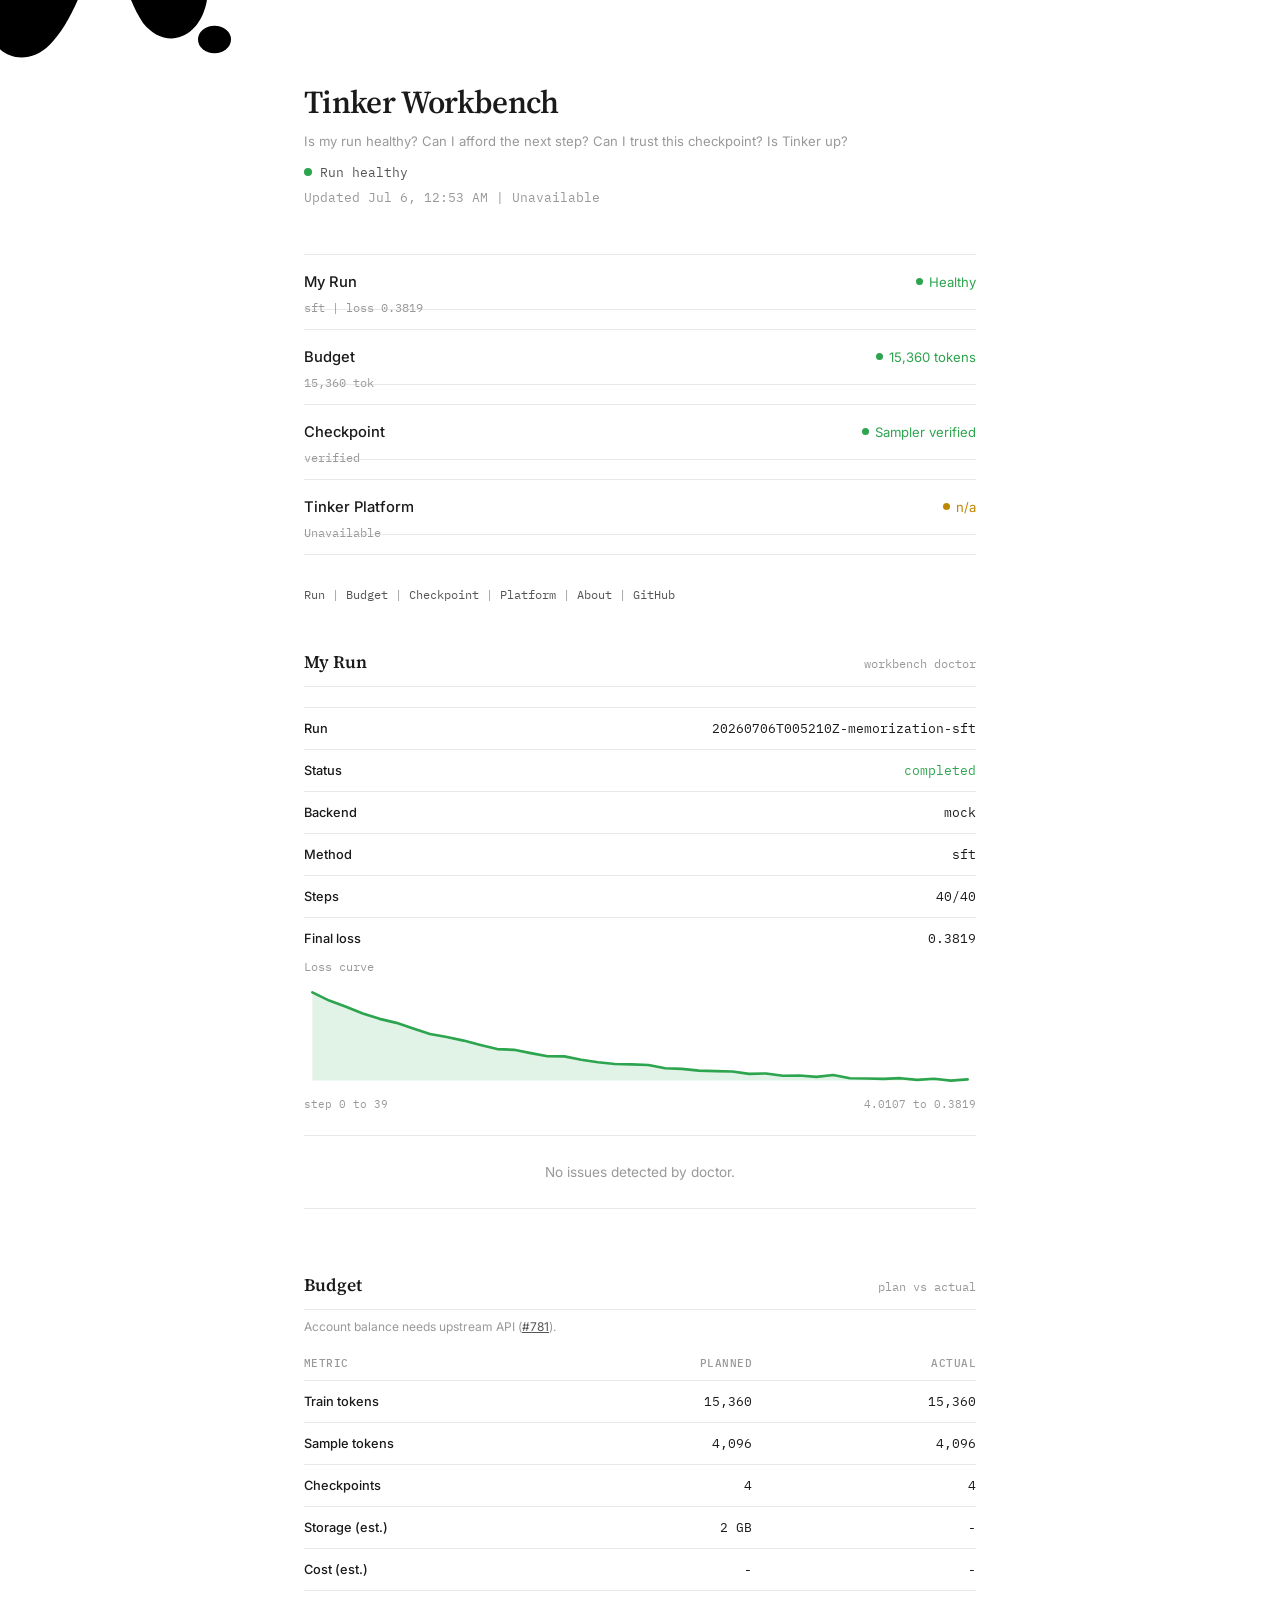
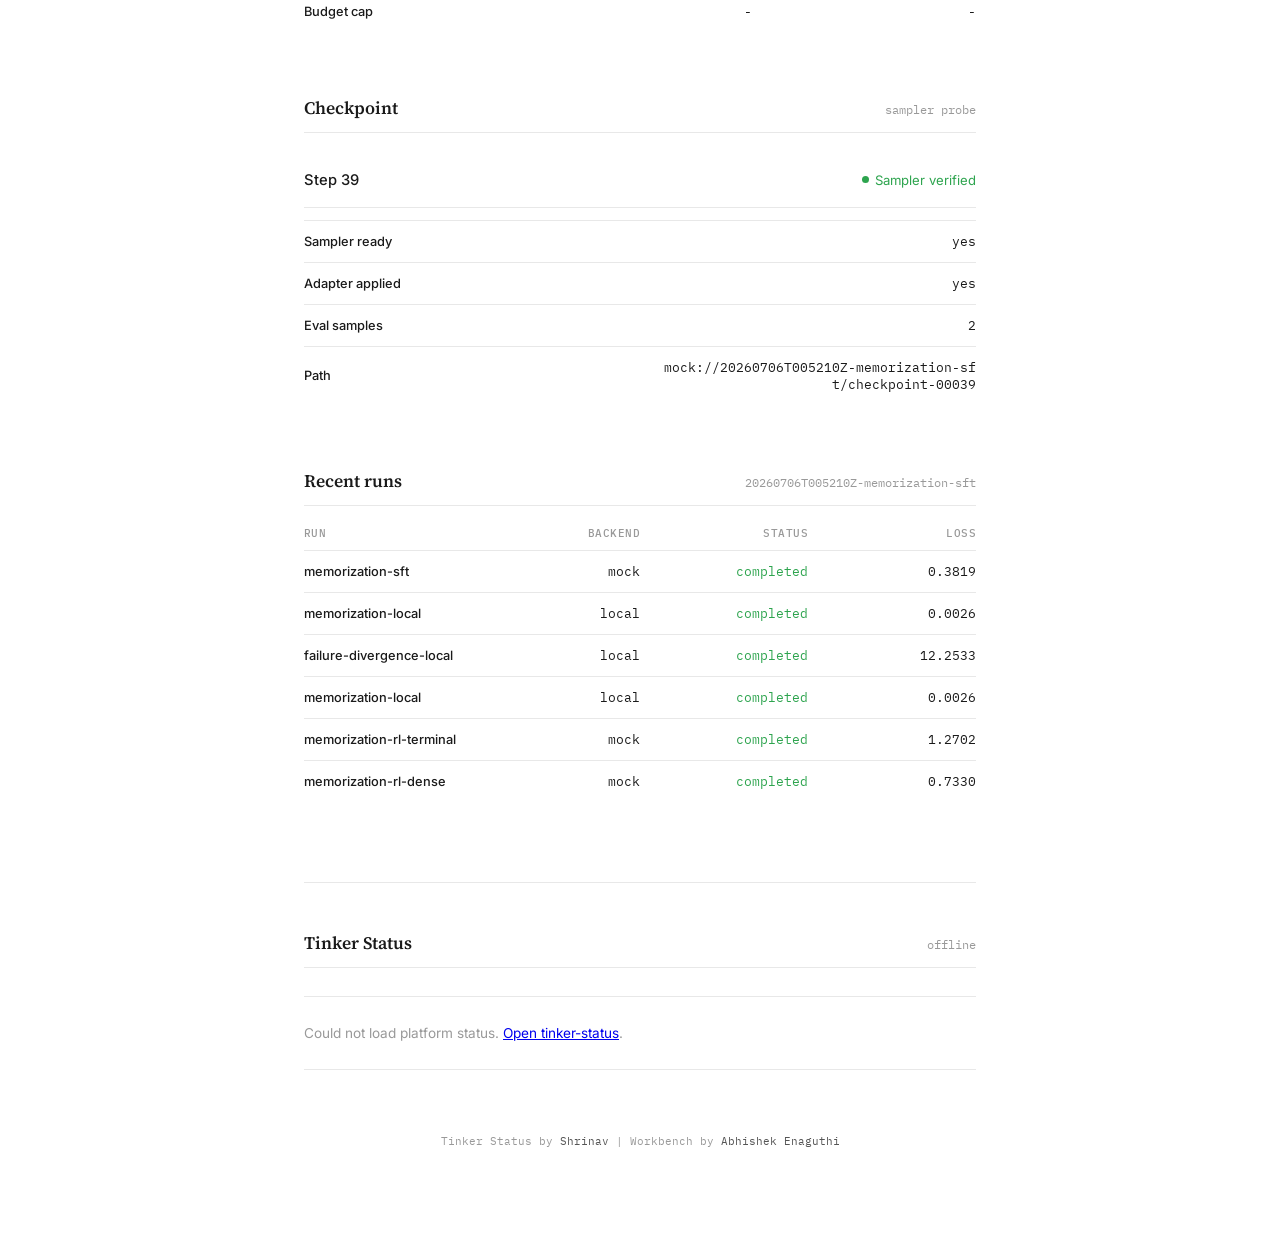
==== commit 32d0d626: "Put Workbench first: summary at top, platform status as appendix" ====
--- a/site/index.html
+++ b/site/index.html
@@ -21,7 +21,7 @@
       href="https://fonts.googleapis.com/css2?family=IBM+Plex+Mono:wght@400;500&family=Source+Serif+4:ital,wght@0,400;0,600;1,400&family=Inter:wght@400;500&display=swap"
       rel="stylesheet"
     />
-    <link rel="stylesheet" href="./dashboard.css?v=9" />
+    <link rel="stylesheet" href="./dashboard.css?v=11" />
   </head>
   <body>
     <div class="page-wrap">
@@ -58,6 +58,6 @@
         </div>
       </div>
     </div>
-    <script src="./app.js?v=9"></script>
+    <script src="./app.js?v=11"></script>
   </body>
 </html>
--- a/site/dashboard.css
+++ b/site/dashboard.css
@@ -145,6 +145,42 @@
   margin-bottom: 64px;
 }
 
+.workbench-summary {
+  margin-bottom: 32px;
+}
+
+.workbench-summary .service-link {
+  text-decoration: none;
+  color: inherit;
+}
+
+.workbench-summary .service-link:hover .service-name {
+  color: var(--text);
+}
+
+.service-meta {
+  font-family: var(--mono);
+  font-size: 0.72rem;
+  color: var(--text-3);
+  padding: 0 0 14px;
+  margin-top: -10px;
+  border-bottom: 1px solid var(--border);
+}
+
+.platform-appendix {
+  margin-top: 80px;
+  padding-top: 48px;
+  border-top: 1px solid var(--border);
+}
+
+.platform-appendix .section-head {
+  margin-bottom: 28px;
+}
+
+.platform-appendix .services {
+  margin-bottom: 0;
+}
+
 .service {
   display: flex;
   justify-content: space-between;
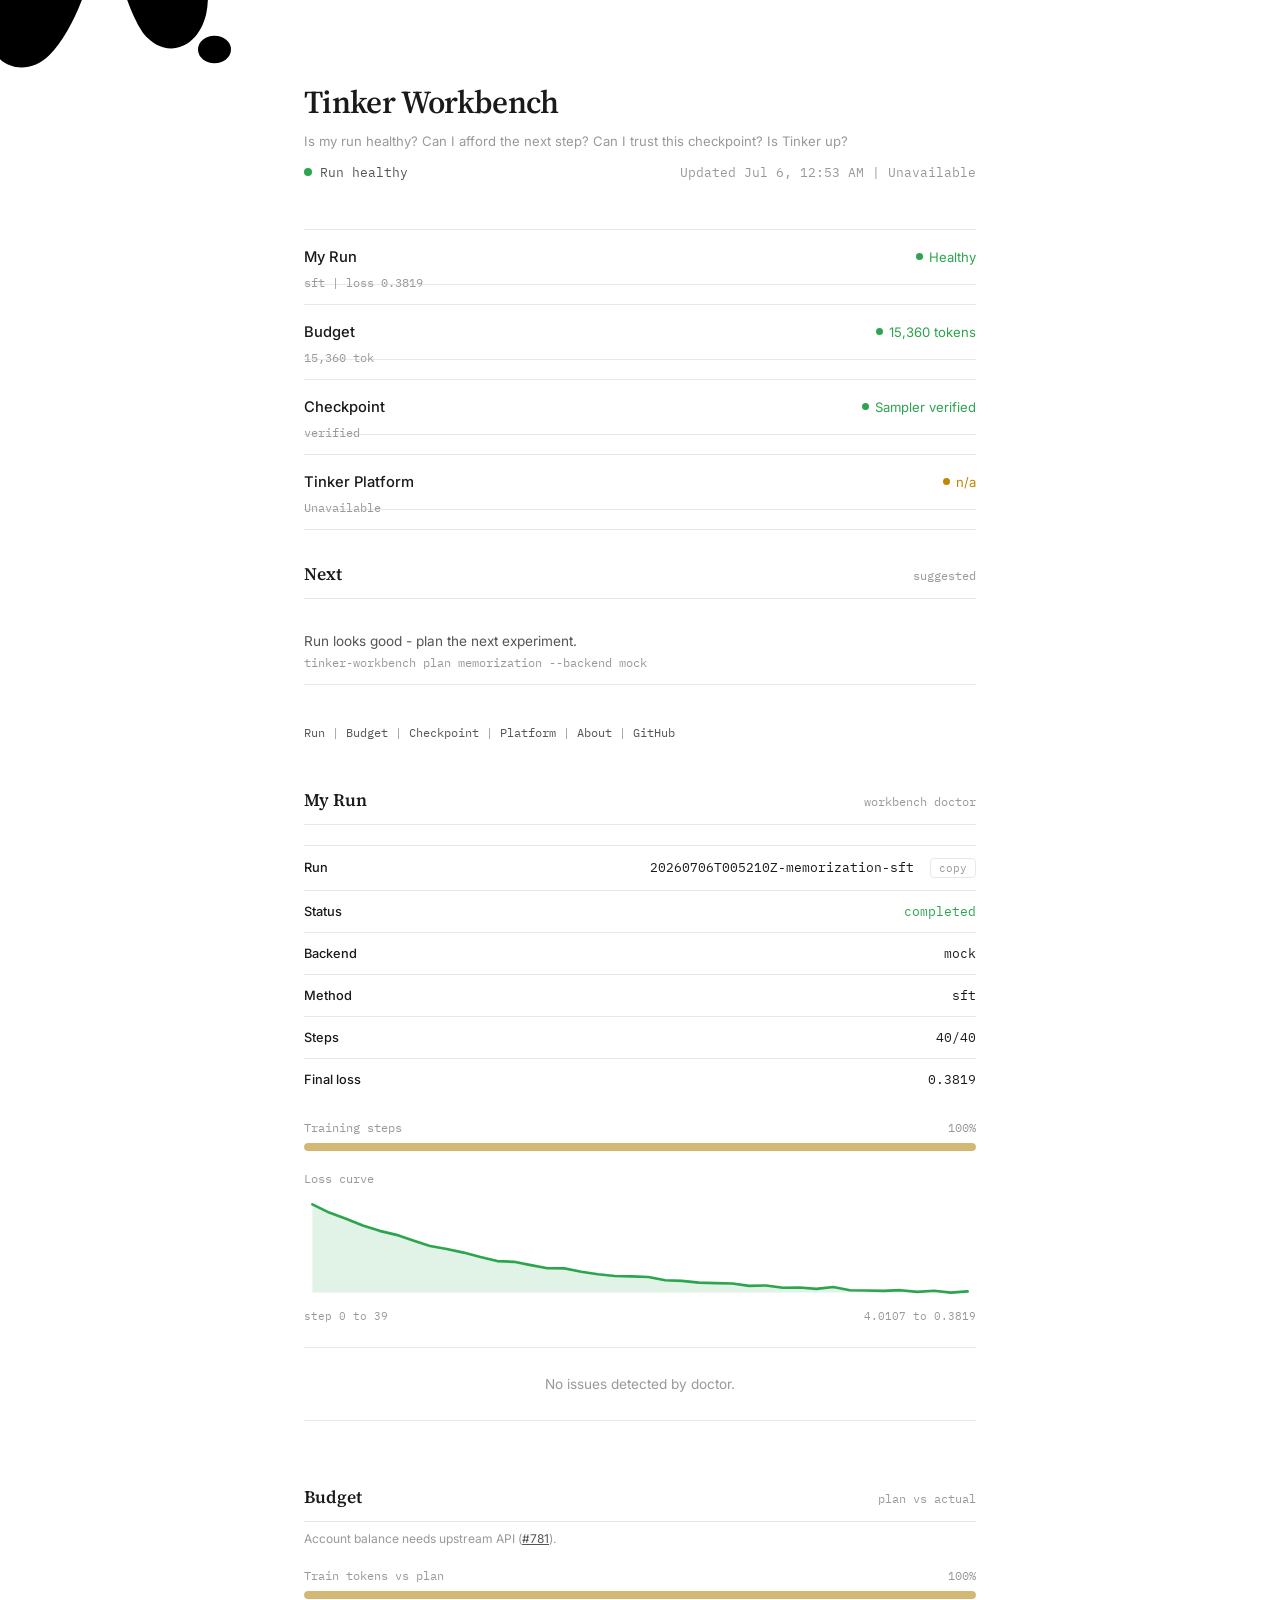
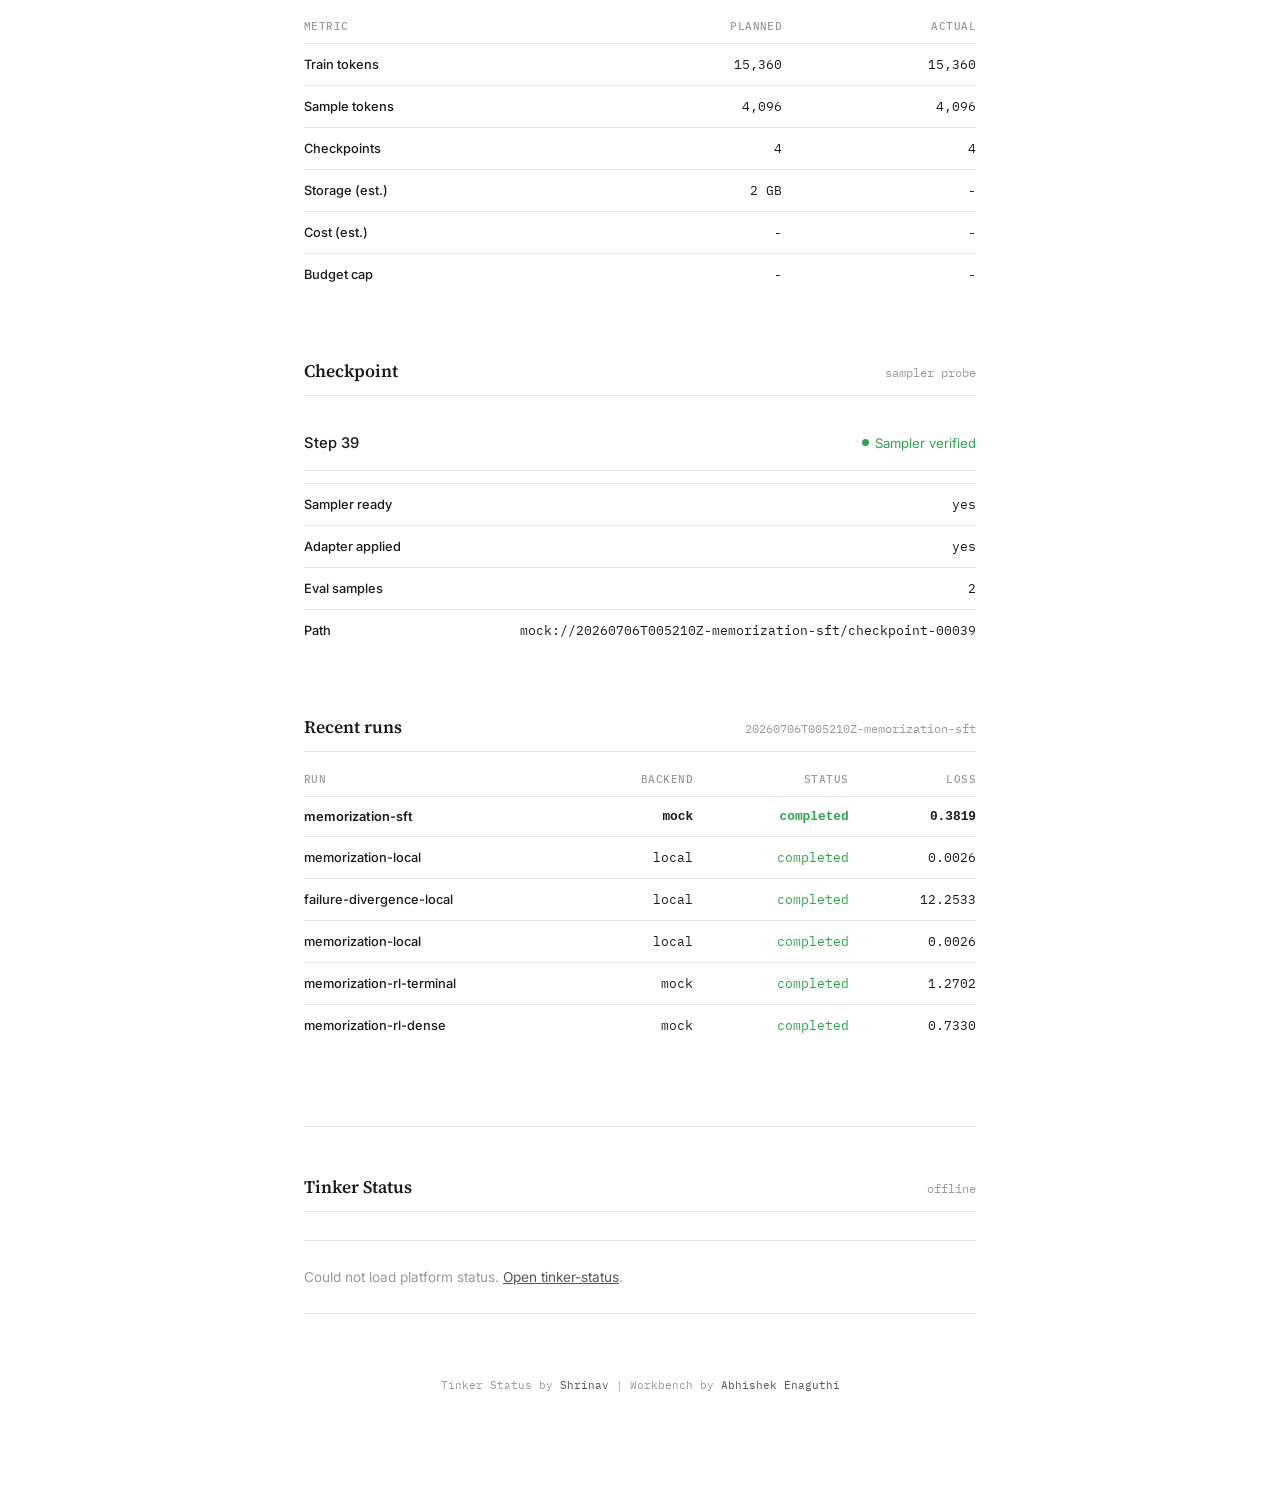
==== commit adef8018: "Add collapsible incidents, next steps, progress bars, platform collapse" ====
--- a/site/index.html
+++ b/site/index.html
@@ -21,7 +21,7 @@
       href="https://fonts.googleapis.com/css2?family=IBM+Plex+Mono:wght@400;500&family=Source+Serif+4:ital,wght@0,400;0,600;1,400&family=Inter:wght@400;500&display=swap"
       rel="stylesheet"
     />
-    <link rel="stylesheet" href="./dashboard.css?v=11" />
+    <link rel="stylesheet" href="./dashboard.css?v=12" />
   </head>
   <body>
     <div class="page-wrap">
@@ -58,6 +58,6 @@
         </div>
       </div>
     </div>
-    <script src="./app.js?v=11"></script>
+    <script src="./app.js?v=12"></script>
   </body>
 </html>
--- a/site/dashboard.css
+++ b/site/dashboard.css
@@ -631,11 +631,132 @@
   color: var(--text);
 }
 
+a {
+  color: var(--text-2);
+}
+
+.is-hidden {
+  display: none;
+}
+
+.expand-btn {
+  font-family: var(--mono);
+  font-size: 0.72rem;
+  color: var(--text-3);
+  background: none;
+  border: none;
+  padding: 12px 0 0;
+  cursor: pointer;
+  text-decoration: underline;
+  text-underline-offset: 2px;
+}
+
+.expand-btn:hover {
+  color: var(--text);
+}
+
+.expand-btn-block {
+  display: block;
+  width: 100%;
+  text-align: left;
+  padding: 16px 0 0;
+  border-top: 1px solid var(--border);
+  margin-top: 8px;
+}
+
+.next-steps {
+  margin-bottom: 40px;
+}
+
+.next-step {
+  padding: 14px 0;
+  border-bottom: 1px solid var(--border);
+  font-size: 0.85rem;
+}
+
+.next-step:first-of-type {
+  border-top: 1px solid var(--border);
+}
+
+.next-step-text {
+  margin-bottom: 6px;
+  color: var(--text-2);
+}
+
+.next-step-cmd {
+  display: block;
+  font-family: var(--mono);
+  font-size: 0.72rem;
+  color: var(--text-3);
+  word-break: break-word;
+}
+
+.progress-block {
+  margin: 20px 0;
+}
+
+.progress-label {
+  display: flex;
+  justify-content: space-between;
+  font-family: var(--mono);
+  font-size: 0.72rem;
+  color: var(--text-3);
+  margin-bottom: 8px;
+}
+
+.progress-track {
+  height: 8px;
+  background: var(--border);
+  border-radius: 4px;
+  overflow: hidden;
+}
+
+.progress-fill {
+  height: 100%;
+  background: var(--green);
+  opacity: 0.5;
+  border-radius: 4px;
+}
+
+.progress-fill.warn {
+  background: var(--yellow);
+}
+
+.progress-fill.over {
+  background: var(--red);
+}
+
+.copy-btn {
+  font-family: var(--mono);
+  font-size: 0.68rem;
+  color: var(--text-3);
+  background: none;
+  border: 1px solid var(--border);
+  border-radius: 4px;
+  padding: 2px 8px;
+  margin-left: 8px;
+  cursor: pointer;
+}
+
+.copy-btn:hover {
+  color: var(--text);
+  border-color: var(--text-3);
+}
+
+.uptime-table tr.selected-run td {
+  font-weight: 600;
+}
+
+.uptime-table tr.selected-run td:first-child {
+  color: var(--text);
+}
+
 code {
   font-family: var(--mono);
   font-size: 0.85em;
 }
 
+@media (max-width: 600px) {
   html,
   body {
     background: #000;
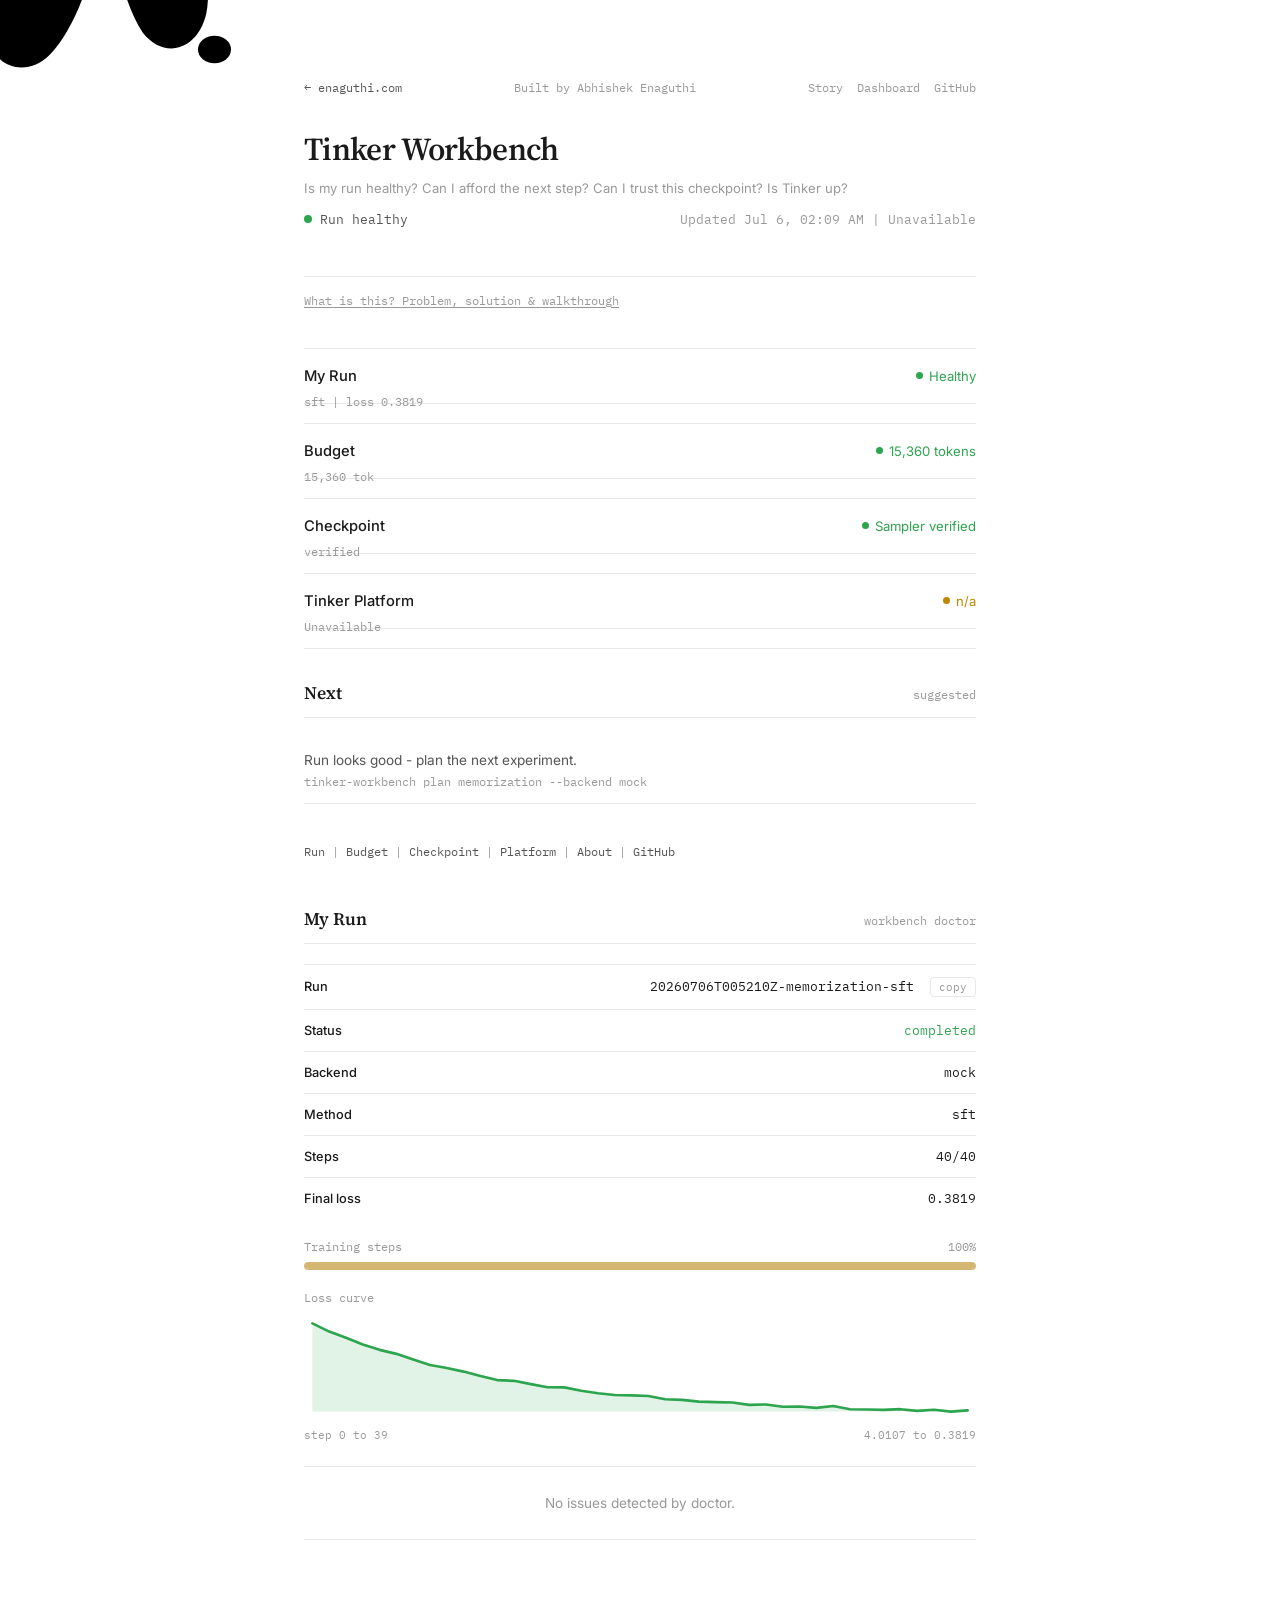
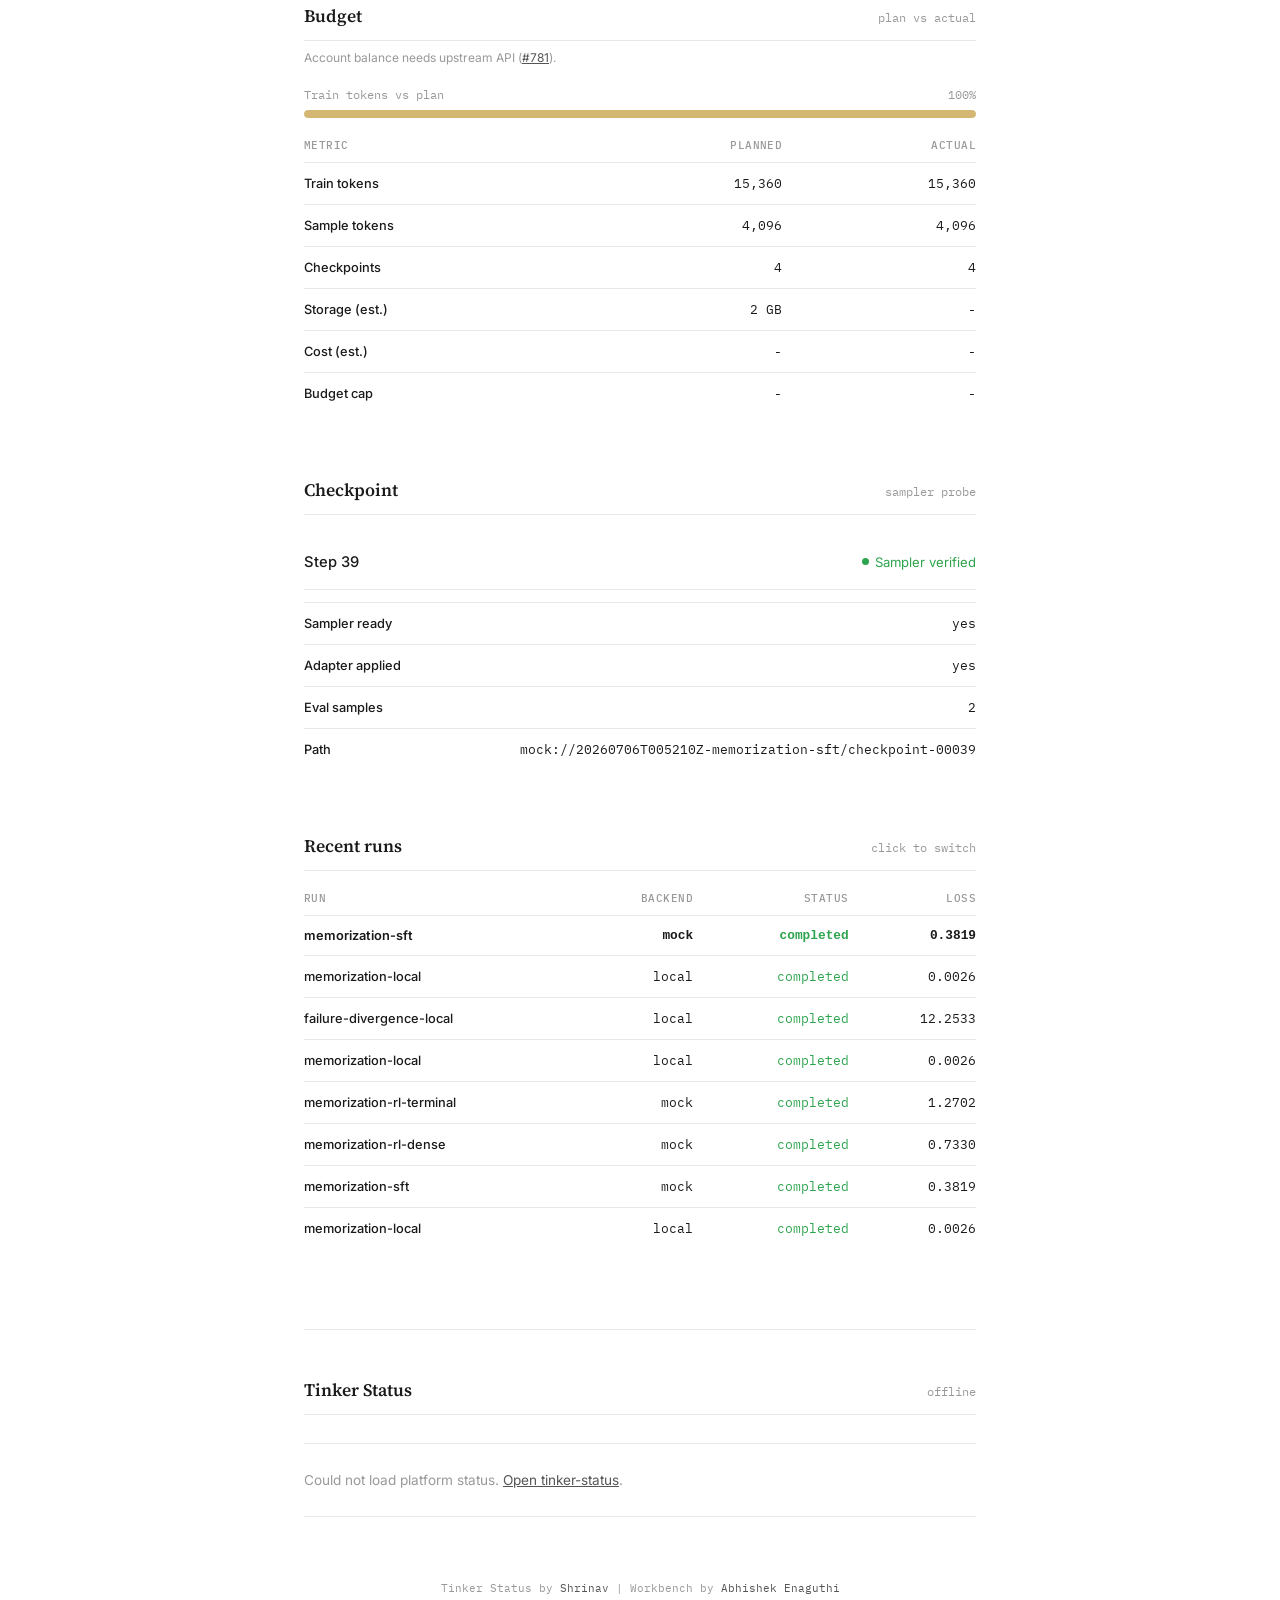
==== commit 205b2acd: "Add run switching, story/onboarding, CI dashboard export - Export run_panels for up to 8 runs; switc" ====
--- a/site/index.html
+++ b/site/index.html
@@ -21,7 +21,7 @@
       href="https://fonts.googleapis.com/css2?family=IBM+Plex+Mono:wght@400;500&family=Source+Serif+4:ital,wght@0,400;0,600;1,400&family=Inter:wght@400;500&display=swap"
       rel="stylesheet"
     />
-    <link rel="stylesheet" href="./dashboard.css?v=12" />
+    <link rel="stylesheet" href="./dashboard.css?v=13" />
   </head>
   <body>
     <div class="page-wrap">
@@ -58,6 +58,6 @@
         </div>
       </div>
     </div>
-    <script src="./app.js?v=12"></script>
+    <script src="./app.js?v=13"></script>
   </body>
 </html>
--- a/site/dashboard.css
+++ b/site/dashboard.css
@@ -631,6 +631,135 @@
   color: var(--text);
 }
 
+.site-top {
+  display: flex;
+  justify-content: space-between;
+  align-items: center;
+  flex-wrap: wrap;
+  gap: 12px;
+  margin-bottom: 32px;
+  font-family: var(--mono);
+  font-size: 0.72rem;
+}
+
+.site-back {
+  color: var(--text-2);
+  text-decoration: none;
+}
+
+.site-back:hover {
+  color: var(--text);
+}
+
+.site-eyebrow {
+  color: var(--text-3);
+}
+
+.site-top-links {
+  display: flex;
+  gap: 14px;
+}
+
+.site-top-links a {
+  color: var(--text-3);
+  text-decoration: none;
+}
+
+.site-top-links a:hover {
+  color: var(--text);
+}
+
+.story-section {
+  margin-bottom: 40px;
+}
+
+.story-toggle {
+  margin-bottom: 0;
+}
+
+.story-grid {
+  display: grid;
+  grid-template-columns: 1fr 1fr;
+  gap: 16px;
+  margin: 20px 0 32px;
+}
+
+.story-card {
+  padding: 16px 0;
+  border-top: 1px solid var(--border);
+}
+
+.story-label {
+  font-family: var(--mono);
+  font-size: 0.68rem;
+  font-weight: 500;
+  text-transform: uppercase;
+  letter-spacing: 0.06em;
+  color: var(--text-3);
+  display: block;
+  margin-bottom: 10px;
+}
+
+.story-card p {
+  font-size: 0.88rem;
+  line-height: 1.55;
+  color: var(--text-2);
+}
+
+.onboarding {
+  margin-bottom: 8px;
+}
+
+.tour-tabs {
+  flex-wrap: wrap;
+  row-gap: 8px;
+}
+
+.tour-pane {
+  padding: 16px 0 8px;
+  border-top: 1px solid var(--border);
+}
+
+.tour-pane-title {
+  font-family: var(--serif);
+  font-size: 1rem;
+  font-weight: 600;
+  margin-bottom: 10px;
+}
+
+.tour-pane-body {
+  font-size: 0.88rem;
+  line-height: 1.6;
+  color: var(--text-2);
+}
+
+.tour-pane-body p {
+  margin-bottom: 10px;
+}
+
+.tour-list {
+  margin: 8px 0 0 18px;
+}
+
+.tour-list li {
+  margin-bottom: 6px;
+}
+
+.notify-banner {
+  font-family: var(--mono);
+  font-size: 0.72rem;
+  color: var(--text-3);
+  margin: -24px 0 32px;
+}
+
+.run-row {
+  cursor: pointer;
+}
+
+.run-row:hover td {
+  color: var(--text);
+}
+
 a {
   color: var(--text-2);
 }
@@ -757,6 +886,15 @@
 }
 
 @media (max-width: 600px) {
+  .story-grid {
+    grid-template-columns: 1fr;
+  }
+
+  .site-top {
+    flex-direction: column;
+    align-items: flex-start;
+  }
+
   html,
   body {
     background: #000;
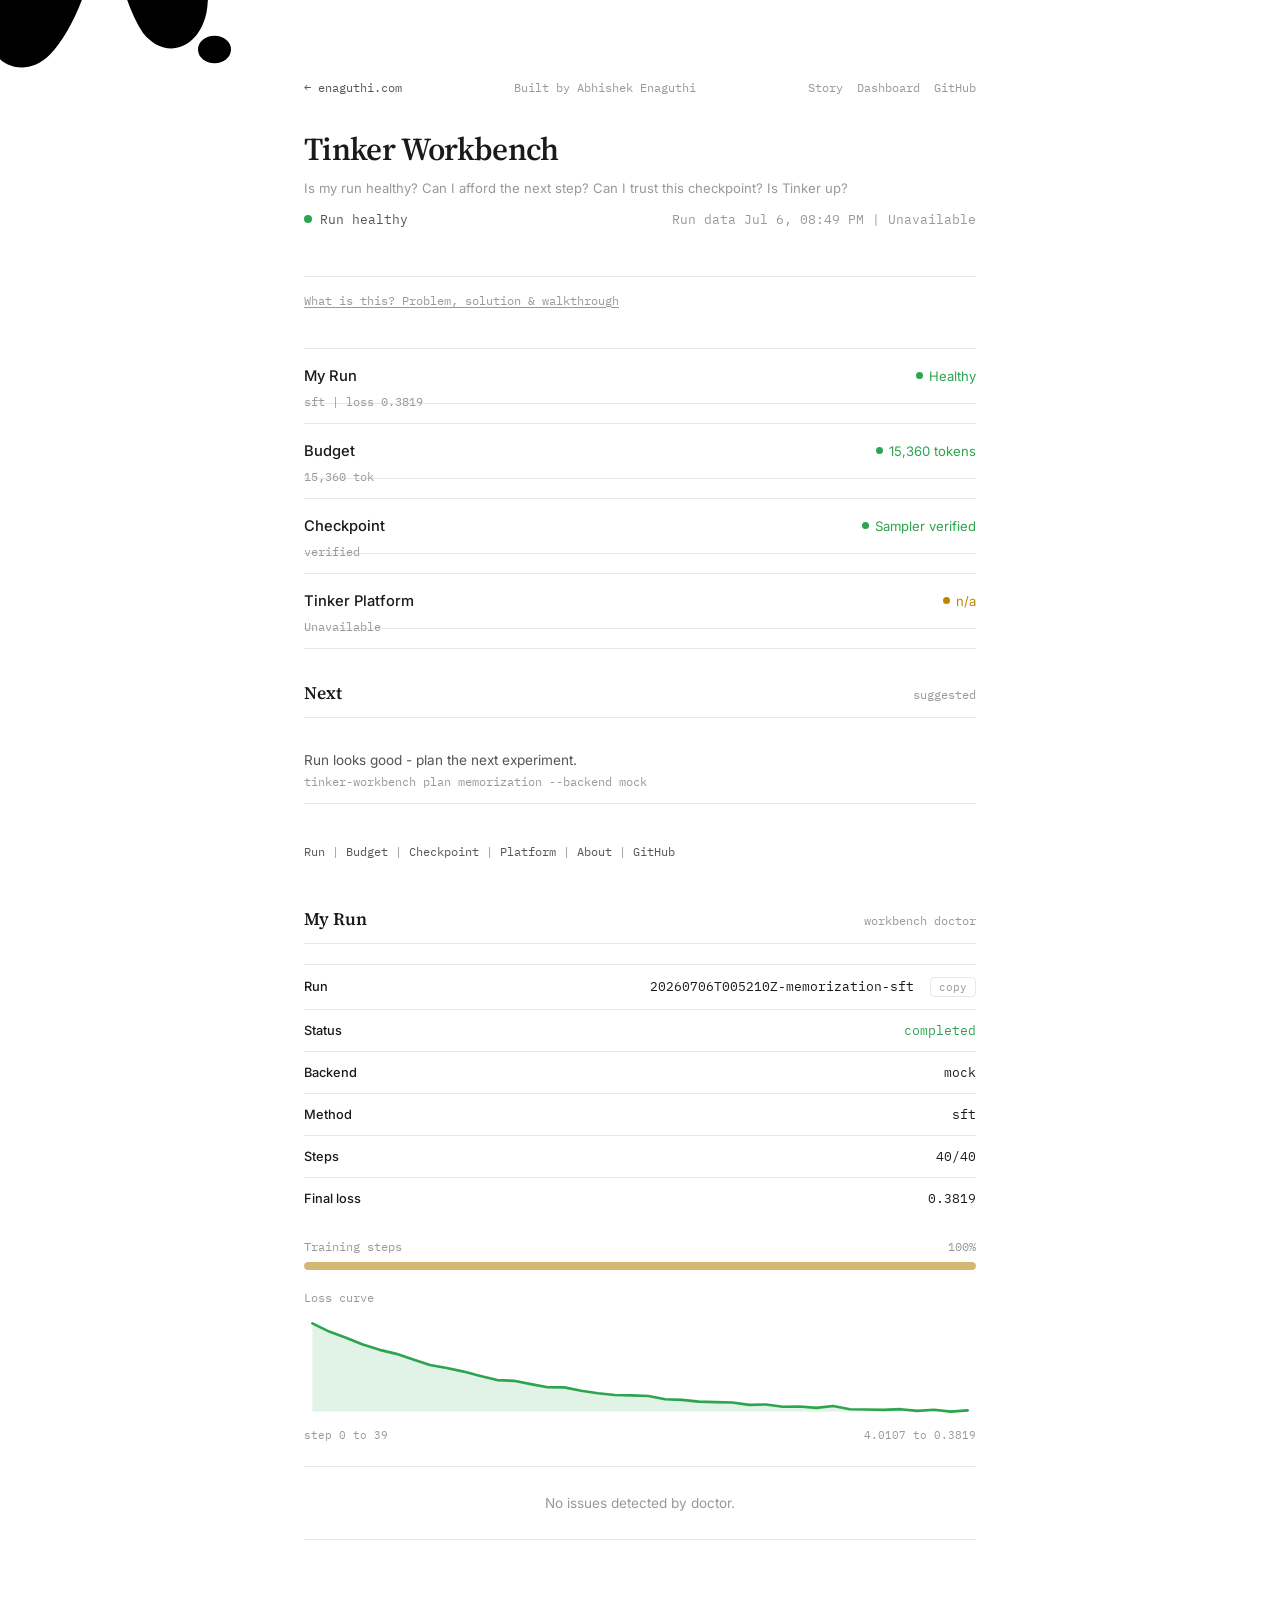
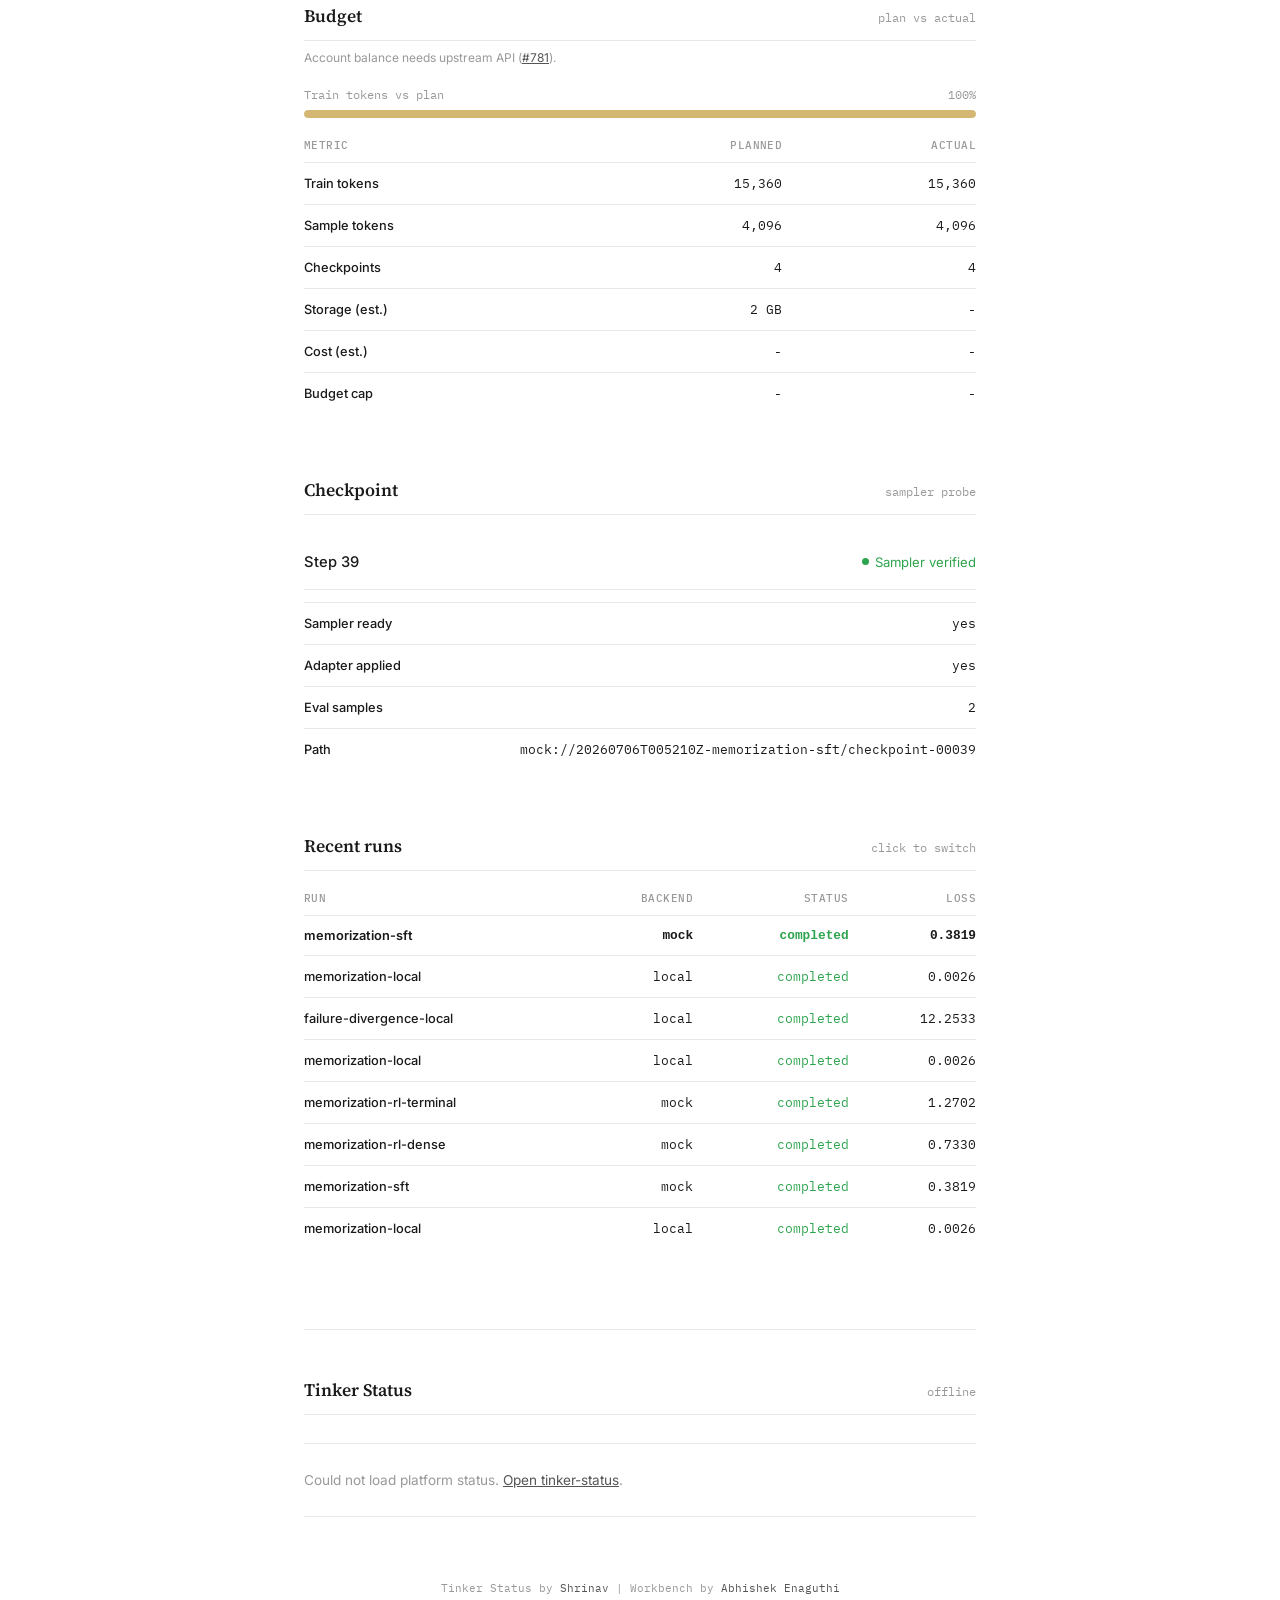
==== commit 72aa10ea: "Polish GitHub landing page and clarify dashboard run-data timestamp README highlights live dashboard" ====
--- a/site/index.html
+++ b/site/index.html
@@ -21,7 +21,7 @@
       href="https://fonts.googleapis.com/css2?family=IBM+Plex+Mono:wght@400;500&family=Source+Serif+4:ital,wght@0,400;0,600;1,400&family=Inter:wght@400;500&display=swap"
       rel="stylesheet"
     />
-    <link rel="stylesheet" href="./dashboard.css?v=13" />
+    <link rel="stylesheet" href="./dashboard.css?v=14" />
   </head>
   <body>
     <div class="page-wrap">
@@ -58,6 +58,6 @@
         </div>
       </div>
     </div>
-    <script src="./app.js?v=13"></script>
+    <script src="./app.js?v=14"></script>
   </body>
 </html>
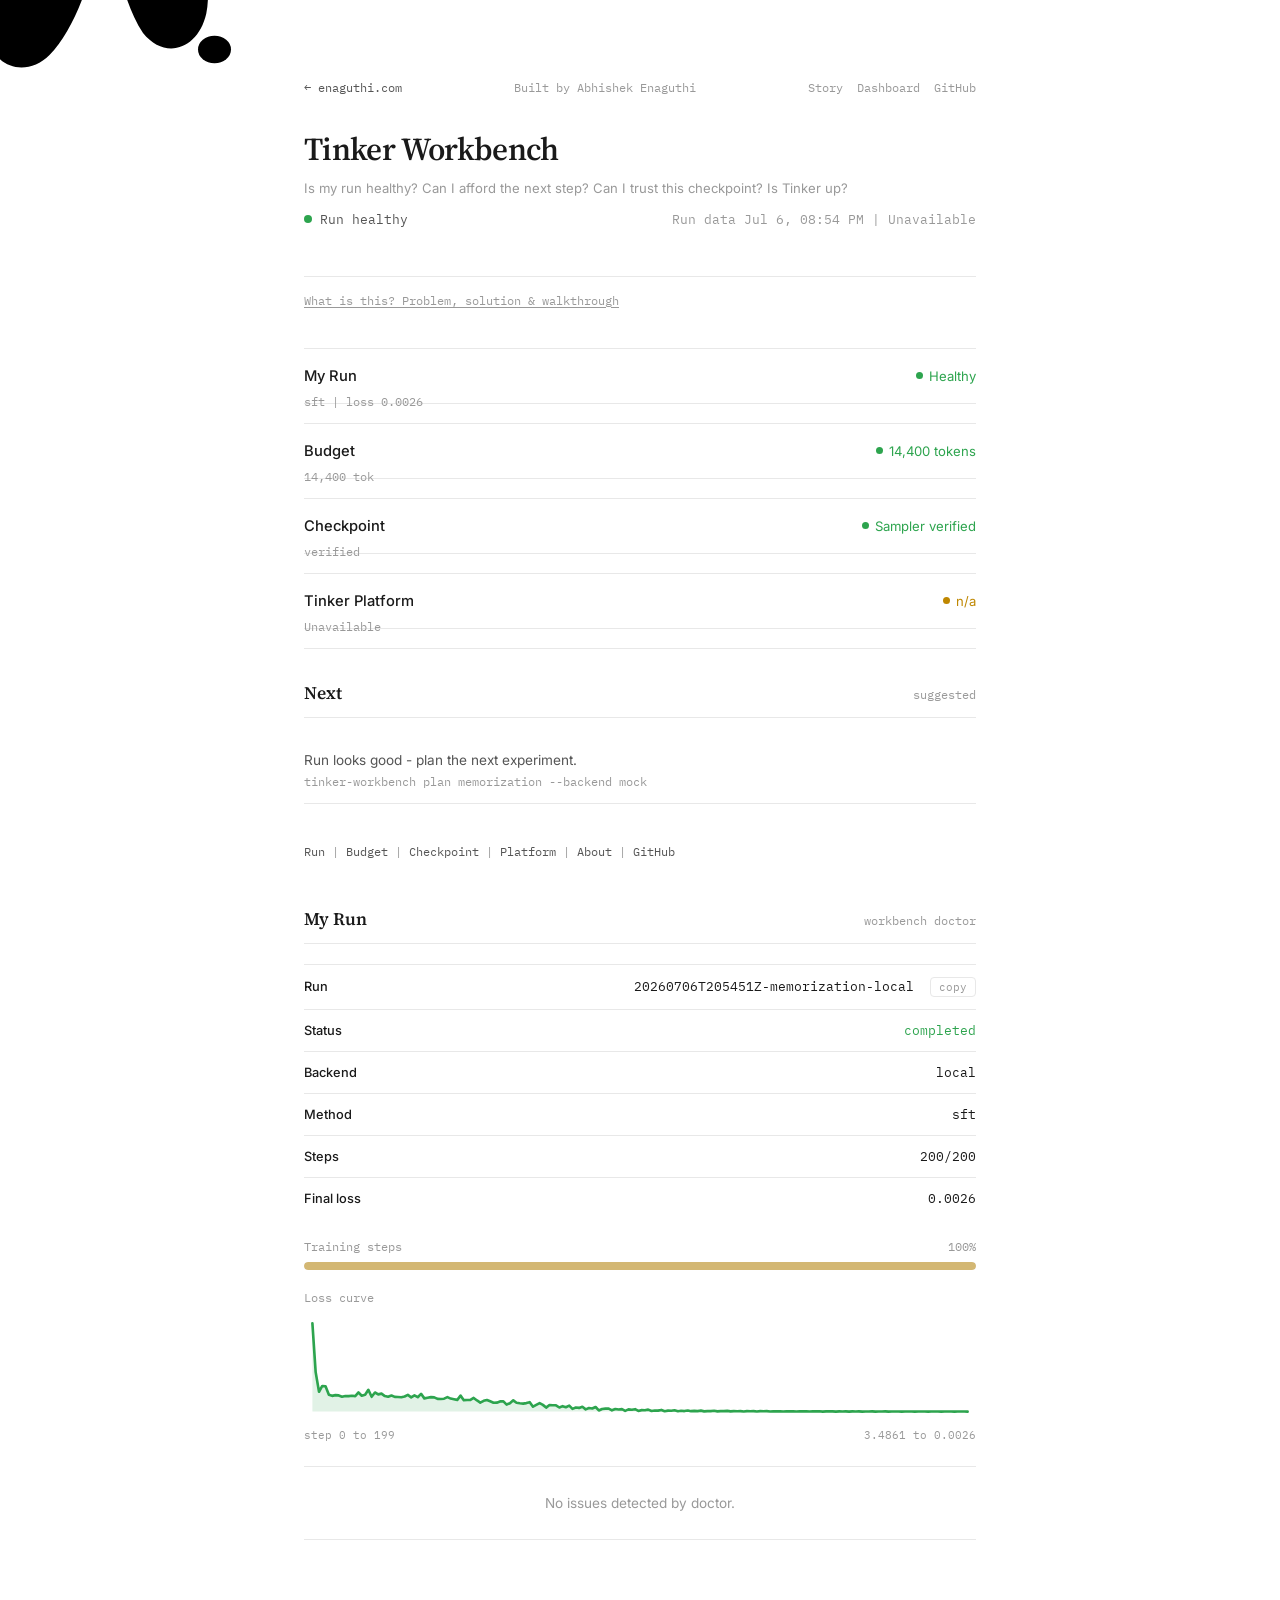
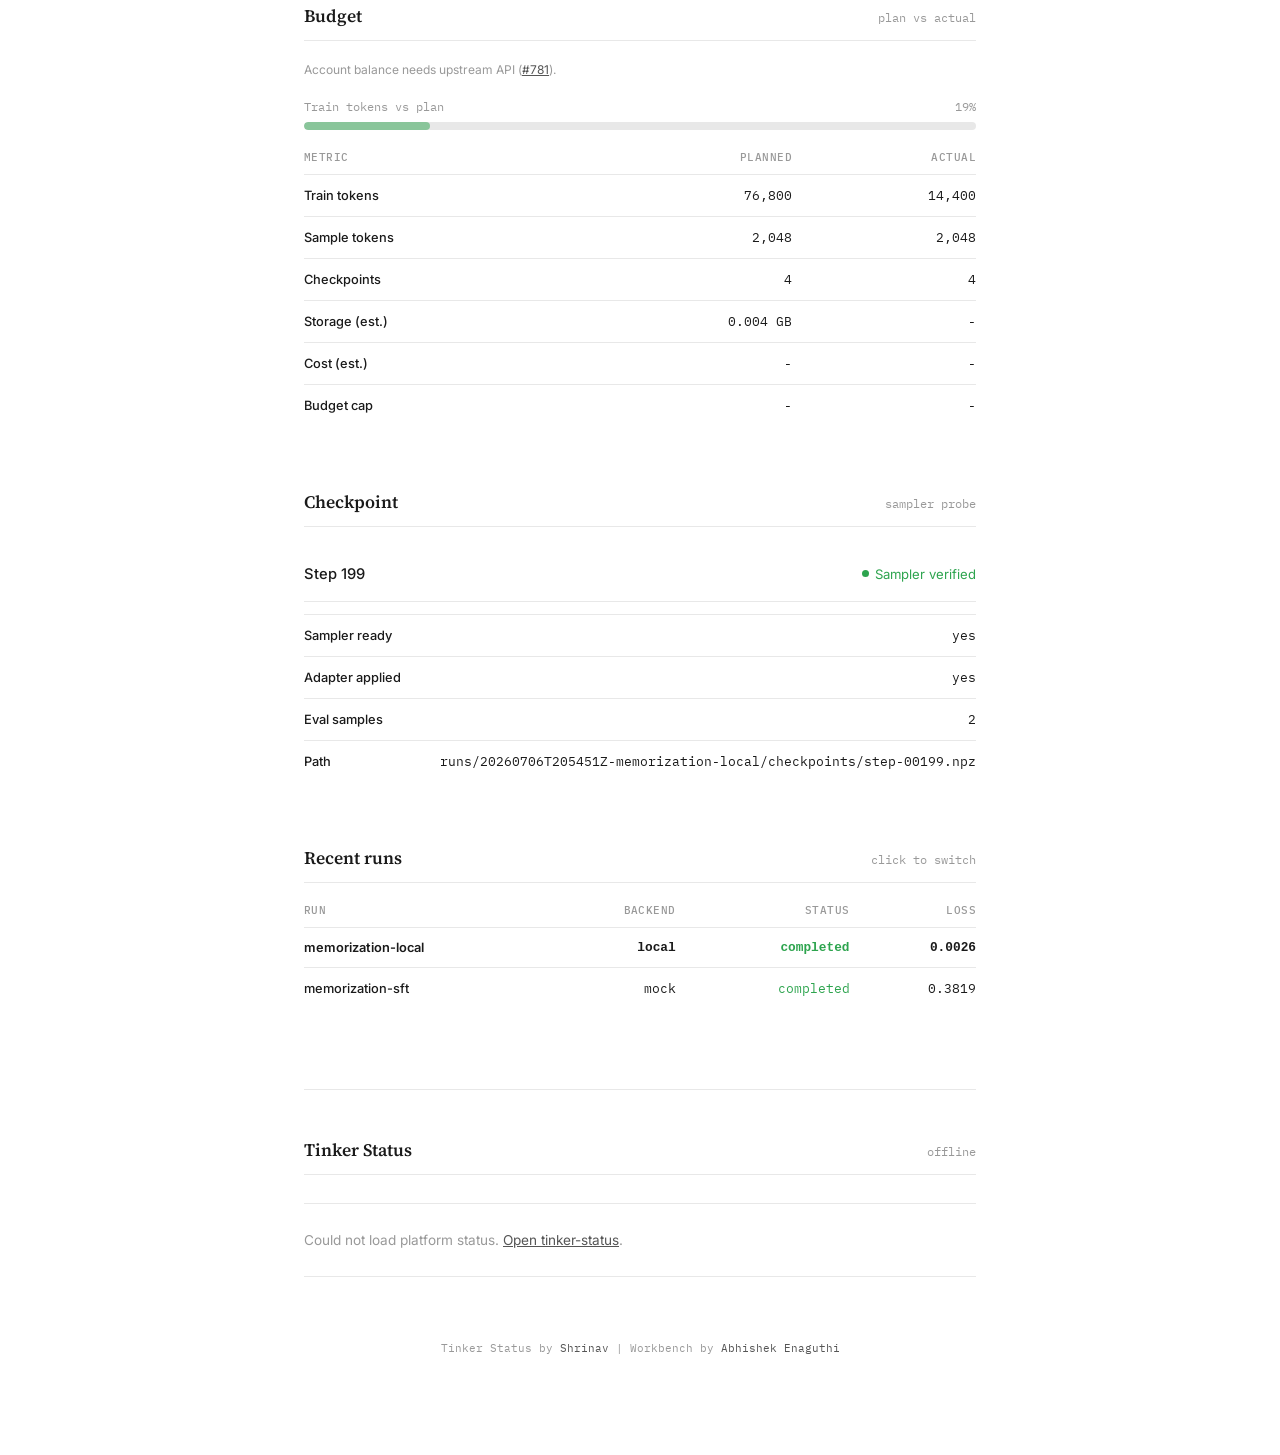
==== commit 4e700a63: "Fix overlapping platform footer text and button" ====
--- a/site/index.html
+++ b/site/index.html
@@ -21,7 +21,7 @@
       href="https://fonts.googleapis.com/css2?family=IBM+Plex+Mono:wght@400;500&family=Source+Serif+4:ital,wght@0,400;0,600;1,400&family=Inter:wght@400;500&display=swap"
       rel="stylesheet"
     />
-    <link rel="stylesheet" href="./dashboard.css?v=14" />
+    <link rel="stylesheet" href="./dashboard.css?v=15" />
   </head>
   <body>
     <div class="page-wrap">
@@ -58,6 +58,6 @@
         </div>
       </div>
     </div>
-    <script src="./app.js?v=14"></script>
+    <script src="./app.js?v=15"></script>
   </body>
 </html>
--- a/site/dashboard.css
+++ b/site/dashboard.css
@@ -269,8 +269,27 @@
 .section-note {
   font-size: 0.75rem;
   color: var(--text-3);
-  margin: -12px 0 20px;
+  margin: 0 0 20px;
   line-height: 1.5;
+}
+
+.platform-footer {
+  margin-top: 20px;
+  padding-top: 16px;
+  border-top: 1px solid var(--border);
+}
+
+.platform-footer .expand-btn-block {
+  border-top: none;
+  margin-top: 0;
+  padding-top: 0;
+  padding-bottom: 12px;
+}
+
+.platform-footer .section-note {
+  margin: 0;
+  padding-top: 12px;
+  border-top: 1px solid var(--border);
 }
 
 .section-note a {
